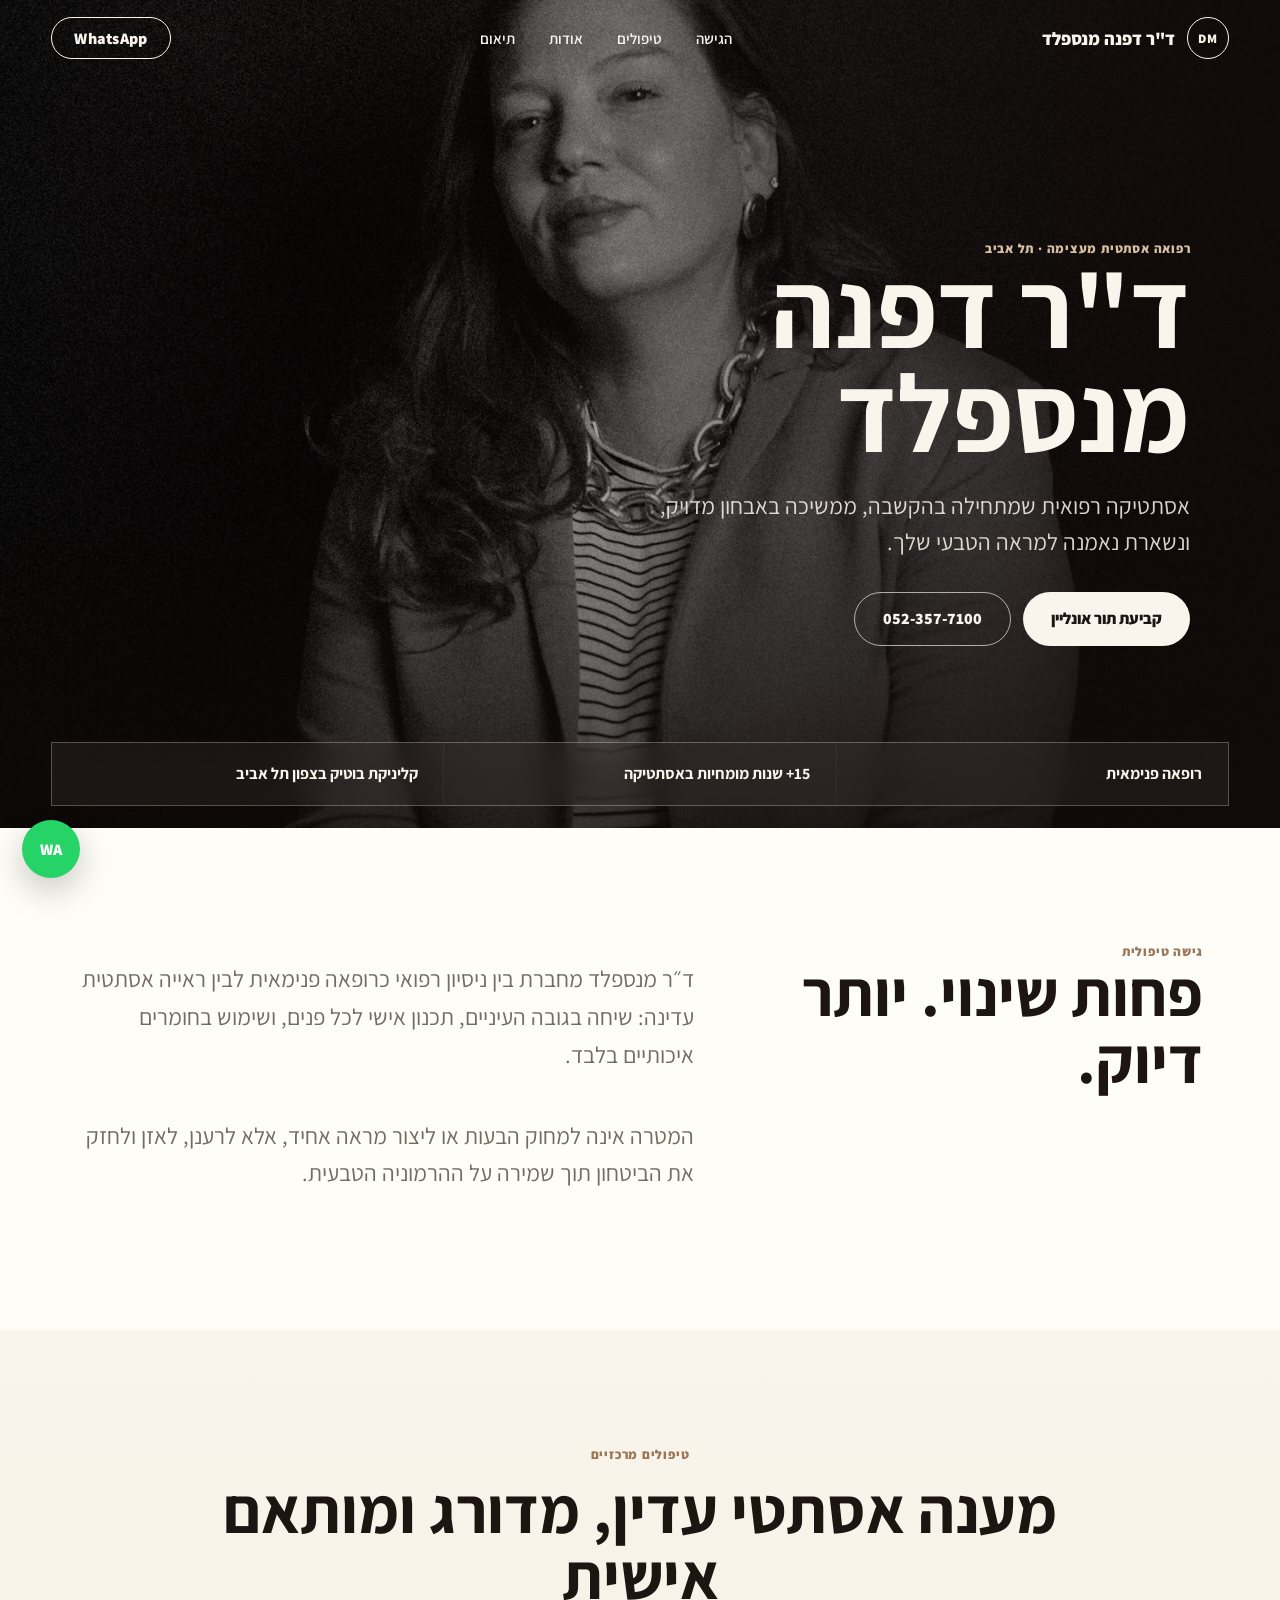
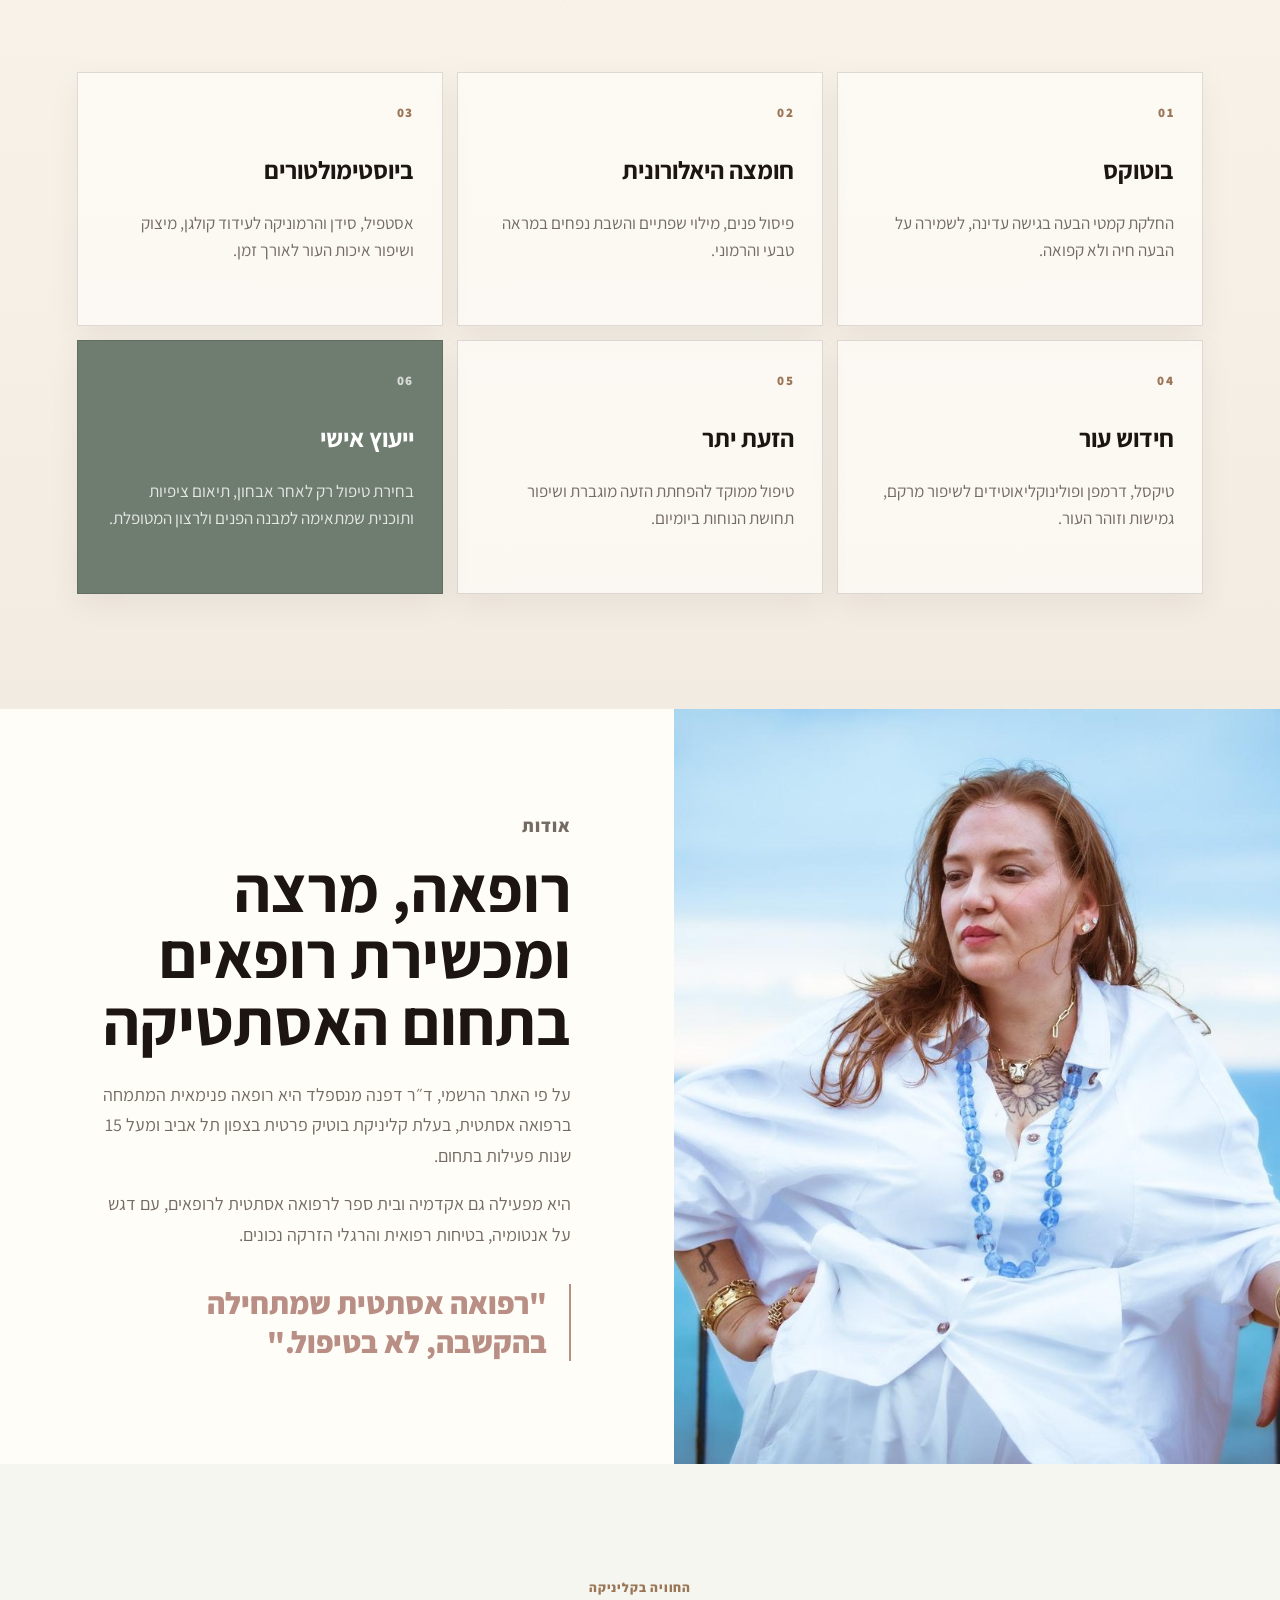
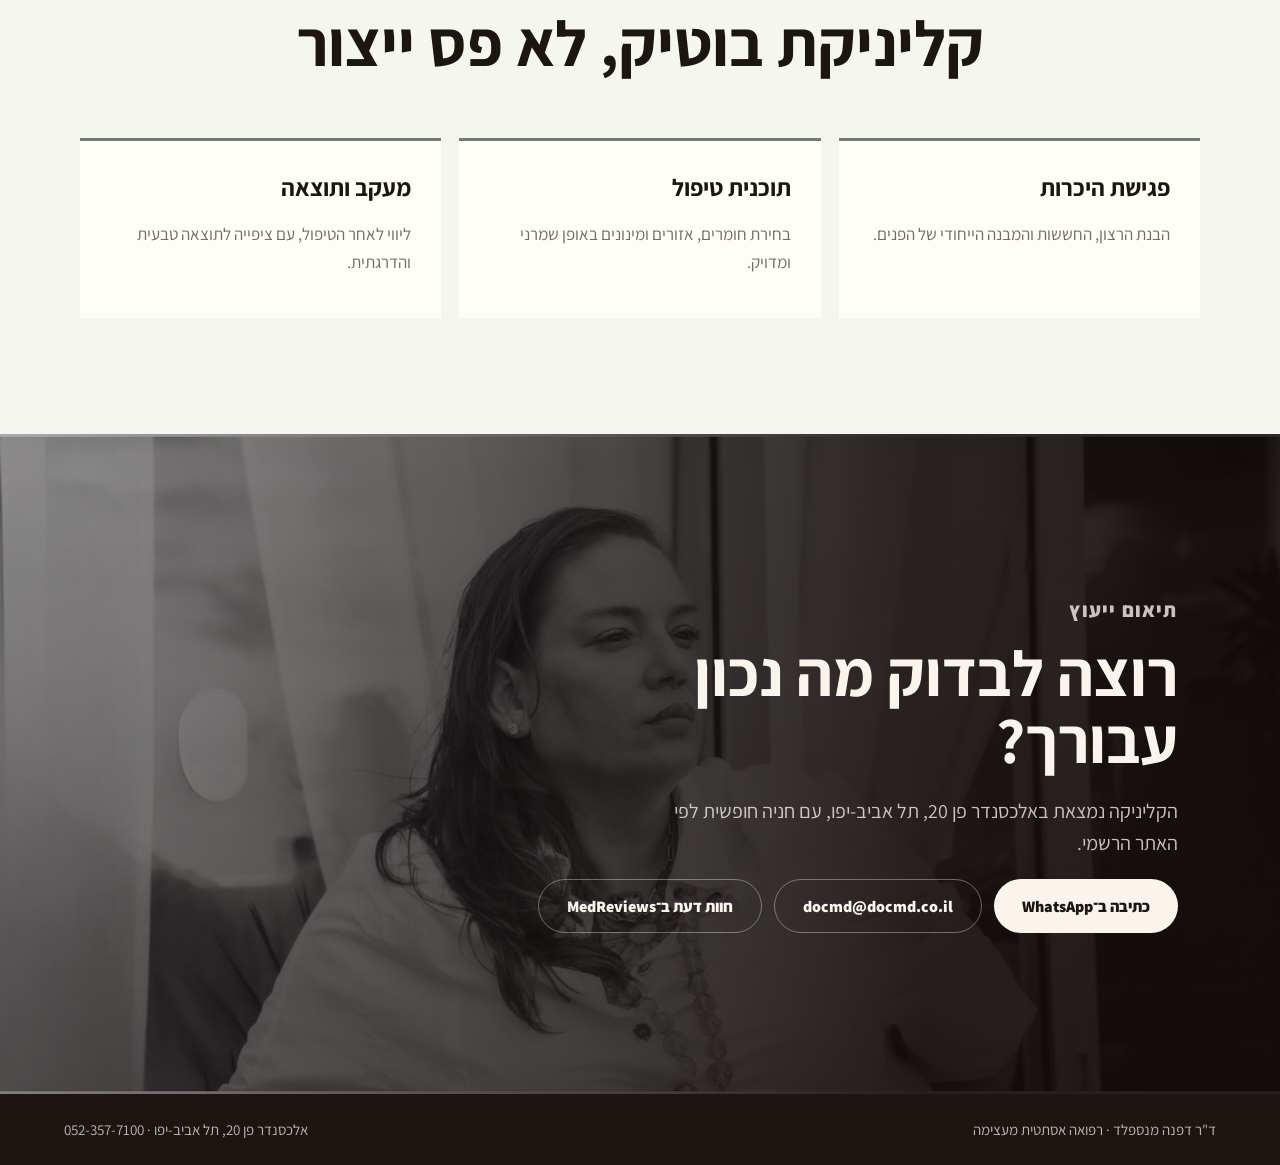
==== dafna/index.html @ ea6a1478 "Add Dafna Mansfeld landing page" ====
<!doctype html>
<html lang="he" dir="rtl">
<head>
  <meta charset="utf-8">
  <meta name="viewport" content="width=device-width, initial-scale=1">
  <title>ד"ר דפנה מנספלד | רפואה אסתטית בתל אביב</title>
  <meta name="description" content="עמוד נחיתה לד״ר דפנה מנספלד: רפואה אסתטית מעצימה בתל אביב, בוטוקס, חומצה היאלורונית, ביוסטימולטורים וטיפולי חידוש עור בגישה טבעית ומדויקת.">
  <meta property="og:title" content="ד״ר דפנה מנספלד | רפואה אסתטית מעצימה">
  <meta property="og:description" content="ייעוץ אישי וטיפולי אסתטיקה רפואית בקליניקת בוטיק בצפון תל אביב.">
  <meta property="og:image" content="assets/images/hero.jpg">
  <link rel="preconnect" href="https://fonts.googleapis.com">
  <link rel="preconnect" href="https://fonts.gstatic.com" crossorigin>
  <link href="https://fonts.googleapis.com/css2?family=Assistant:wght@300;400;500;600;700;800&display=swap" rel="stylesheet">
  <link rel="stylesheet" href="styles.css">
</head>
<body>
  <header class="site-header" data-header>
    <a class="brand" href="#top" aria-label="דף הבית">
      <span class="brand-mark">DM</span>
      <span>ד"ר דפנה מנספלד</span>
    </a>
    <nav class="nav" aria-label="ניווט ראשי">
      <a href="#approach">הגישה</a>
      <a href="#treatments">טיפולים</a>
      <a href="#doctor">אודות</a>
      <a href="#contact">תיאום</a>
    </nav>
    <a class="header-cta" href="https://wa.me/972523577100" target="_blank" rel="noopener">WhatsApp</a>
  </header>

  <main id="top">
    <section class="hero" aria-label="ד״ר דפנה מנספלד">
      <picture>
        <img src="assets/images/hero.jpg" alt="ד״ר דפנה מנספלד" fetchpriority="high">
      </picture>
      <div class="hero-shade"></div>
      <div class="hero-content">
        <p class="eyebrow">רפואה אסתטית מעצימה · תל אביב</p>
        <h1>ד"ר דפנה מנספלד</h1>
        <p class="hero-line">אסתטיקה רפואית שמתחילה בהקשבה, ממשיכה באבחון מדויק, ונשארת נאמנה למראה הטבעי שלך.</p>
        <div class="hero-actions">
          <a class="btn primary" href="https://www.bizigo.co.il/book/doc-daphna-mansfeld" target="_blank" rel="noopener">קביעת תור אונליין</a>
          <a class="btn secondary" href="tel:+972523577100">052-357-7100</a>
        </div>
      </div>
      <div class="hero-strip" aria-label="עיקרי הקליניקה">
        <span>רופאה פנימאית</span>
        <span>15+ שנות מומחיות באסתטיקה</span>
        <span>קליניקת בוטיק בצפון תל אביב</span>
      </div>
    </section>

    <section id="approach" class="approach section">
      <div class="section-kicker">גישה טיפולית</div>
      <div class="split">
        <div>
          <h2>פחות שינוי. יותר דיוק.</h2>
        </div>
        <div class="lead-stack">
          <p>ד״ר מנספלד מחברת בין ניסיון רפואי כרופאה פנימאית לבין ראייה אסתטית עדינה: שיחה בגובה העיניים, תכנון אישי לכל פנים, ושימוש בחומרים איכותיים בלבד.</p>
          <p>המטרה אינה למחוק הבעות או ליצור מראה אחיד, אלא לרענן, לאזן ולחזק את הביטחון תוך שמירה על ההרמוניה הטבעית.</p>
        </div>
      </div>
    </section>

    <section id="treatments" class="section treatments">
      <div class="section-head">
        <p class="section-kicker">טיפולים מרכזיים</p>
        <h2>מענה אסתטי עדין, מדורג ומותאם אישית</h2>
      </div>
      <div class="treatment-grid">
        <article>
          <span>01</span>
          <h3>בוטוקס</h3>
          <p>החלקת קמטי הבעה בגישה עדינה, לשמירה על הבעה חיה ולא קפואה.</p>
        </article>
        <article>
          <span>02</span>
          <h3>חומצה היאלורונית</h3>
          <p>פיסול פנים, מילוי שפתיים והשבת נפחים במראה טבעי והרמוני.</p>
        </article>
        <article>
          <span>03</span>
          <h3>ביוסטימולטורים</h3>
          <p>אסטפיל, סידן והרמוניקה לעידוד קולגן, מיצוק ושיפור איכות העור לאורך זמן.</p>
        </article>
        <article>
          <span>04</span>
          <h3>חידוש עור</h3>
          <p>טיקסל, דרמפן ופולינוקליאוטידים לשיפור מרקם, גמישות וזוהר העור.</p>
        </article>
        <article>
          <span>05</span>
          <h3>הזעת יתר</h3>
          <p>טיפול ממוקד להפחתת הזעה מוגברת ושיפור תחושת הנוחות ביומיום.</p>
        </article>
        <article class="accent">
          <span>06</span>
          <h3>ייעוץ אישי</h3>
          <p>בחירת טיפול רק לאחר אבחון, תיאום ציפיות ותוכנית שמתאימה למבנה הפנים ולרצון המטופלת.</p>
        </article>
      </div>
    </section>

    <section id="doctor" class="doctor">
      <div class="doctor-image">
        <img src="assets/images/daphna.jpg" alt="ד״ר דפנה מנספלד בקליניקה" loading="lazy">
      </div>
      <div class="doctor-copy">
        <p class="section-kicker">אודות</p>
        <h2>רופאה, מרצה ומכשירת רופאים בתחום האסתטיקה</h2>
        <p>על פי האתר הרשמי, ד״ר דפנה מנספלד היא רופאה פנימאית המתמחה ברפואה אסתטית, בעלת קליניקת בוטיק פרטית בצפון תל אביב ומעל 15 שנות פעילות בתחום.</p>
        <p>היא מפעילה גם אקדמיה ובית ספר לרפואה אסתטית לרופאים, עם דגש על אנטומיה, בטיחות רפואית והרגלי הזרקה נכונים.</p>
        <div class="quote">"רפואה אסתטית שמתחילה בהקשבה, לא בטיפול."</div>
      </div>
    </section>

    <section class="experience section">
      <div class="section-head compact">
        <p class="section-kicker">החוויה בקליניקה</p>
        <h2>קליניקת בוטיק, לא פס ייצור</h2>
      </div>
      <div class="steps" aria-label="תהליך הייעוץ והטיפול">
        <div>
          <strong>פגישת היכרות</strong>
          <span>הבנת הרצון, החששות והמבנה הייחודי של הפנים.</span>
        </div>
        <div>
          <strong>תוכנית טיפול</strong>
          <span>בחירת חומרים, אזורים ומינונים באופן שמרני ומדויק.</span>
        </div>
        <div>
          <strong>מעקב ותוצאה</strong>
          <span>ליווי לאחר הטיפול, עם ציפייה לתוצאה טבעית והדרגתית.</span>
        </div>
      </div>
    </section>

    <section id="contact" class="contact">
      <img src="assets/images/belief.jpg" alt="" loading="lazy">
      <div class="contact-shade"></div>
      <div class="contact-content">
        <p class="section-kicker">תיאום ייעוץ</p>
        <h2>רוצה לבדוק מה נכון עבורך?</h2>
        <p>הקליניקה נמצאת באלכסנדר פן 20, תל אביב-יפו, עם חניה חופשית לפי האתר הרשמי.</p>
        <div class="contact-actions">
          <a class="btn primary" href="https://wa.me/972523577100" target="_blank" rel="noopener">כתיבה ב־WhatsApp</a>
          <a class="btn secondary light" href="mailto:docmd@docmd.co.il">docmd@docmd.co.il</a>
          <a class="btn secondary light" href="https://www.medreviews.co.il/provider/dr-mansfeld-daphna" target="_blank" rel="noopener">חוות דעת ב־MedReviews</a>
        </div>
      </div>
    </section>
  </main>

  <footer>
    <span>ד"ר דפנה מנספלד · רפואה אסתטית מעצימה</span>
    <span>אלכסנדר פן 20, תל אביב-יפו · 052-357-7100</span>
  </footer>

  <a class="float-wa" href="https://wa.me/972523577100" target="_blank" rel="noopener" aria-label="WhatsApp">WA</a>
  <script src="script.js"></script>
</body>
</html>
---- dafna/styles.css ----
:root {
  --ink: #1c1512;
  --deep: #100a08;
  --cream: #faf5ec;
  --paper: #fffdf8;
  --champagne: #d8bfa1;
  --bronze: #9b7758;
  --sage: #6f7d70;
  --rose: #b98f85;
  --muted: #746b63;
  --line: rgba(28, 21, 18, .14);
  --shadow: 0 24px 70px rgba(28, 21, 18, .16);
  --font: "Assistant", -apple-system, BlinkMacSystemFont, "Segoe UI", sans-serif;
}

* {
  box-sizing: border-box;
}

html {
  scroll-behavior: smooth;
}

body {
  margin: 0;
  background: var(--paper);
  color: var(--ink);
  font-family: var(--font);
  -webkit-font-smoothing: antialiased;
}

img {
  display: block;
  max-width: 100%;
}

a {
  color: inherit;
}

.site-header {
  position: fixed;
  top: 0;
  inset-inline: 0;
  z-index: 20;
  display: flex;
  align-items: center;
  justify-content: space-between;
  gap: 22px;
  min-height: 76px;
  padding: 0 clamp(18px, 4vw, 64px);
  color: var(--cream);
  transition: background .28s ease, color .28s ease, border-color .28s ease;
}

.site-header.is-solid {
  background: rgba(250, 245, 236, .88);
  color: var(--ink);
  border-bottom: 1px solid rgba(155, 119, 88, .18);
  backdrop-filter: blur(18px);
}

.brand,
.nav,
.header-cta {
  display: flex;
  align-items: center;
}

.brand {
  gap: 12px;
  text-decoration: none;
  font-weight: 800;
  font-size: 18px;
}

.brand-mark {
  display: grid;
  place-items: center;
  width: 42px;
  height: 42px;
  border: 1px solid currentColor;
  border-radius: 50%;
  font-size: 13px;
  letter-spacing: .08em;
  direction: ltr;
}

.nav {
  gap: clamp(16px, 3vw, 34px);
  font-size: 15px;
  font-weight: 600;
}

.nav a,
.header-cta {
  text-decoration: none;
}

.header-cta {
  min-height: 42px;
  padding: 0 22px;
  border: 1px solid currentColor;
  border-radius: 999px;
  font-weight: 800;
  letter-spacing: .02em;
  direction: ltr;
}

.hero {
  position: relative;
  min-height: 92svh;
  display: grid;
  align-items: center;
  overflow: hidden;
  background: var(--deep);
}

.hero picture,
.hero img,
.hero-shade {
  position: absolute;
  inset: 0;
  width: 100%;
  height: 100%;
}

.hero img {
  object-fit: cover;
  object-position: 52% 18%;
  transform: scale(1.02);
}

.hero-shade {
  background:
    linear-gradient(90deg, rgba(16, 10, 8, .04) 0%, rgba(16, 10, 8, .28) 42%, rgba(16, 10, 8, .86) 100%),
    linear-gradient(0deg, rgba(16, 10, 8, .68) 0%, rgba(16, 10, 8, .08) 38%);
}

.hero-content {
  position: relative;
  z-index: 2;
  width: min(680px, 48vw);
  margin-inline: clamp(24px, 7vw, 110px);
  padding-top: 58px;
  color: var(--cream);
}

.eyebrow,
.section-kicker {
  margin: 0;
  color: var(--bronze);
  font-size: 13px;
  font-weight: 800;
  letter-spacing: .06em;
}

.hero .eyebrow {
  color: var(--champagne);
}

h1,
h2,
h3,
p {
  margin-top: 0;
}

h1 {
  margin-bottom: 24px;
  font-size: clamp(58px, 8.6vw, 126px);
  line-height: .94;
  letter-spacing: 0;
}

h2 {
  margin-bottom: 0;
  font-size: clamp(36px, 5vw, 68px);
  line-height: 1.04;
  letter-spacing: 0;
}

h3 {
  font-size: 25px;
  line-height: 1.2;
}

.hero-line {
  max-width: 560px;
  margin-bottom: 32px;
  color: rgba(250, 245, 236, .86);
  font-size: clamp(19px, 1.8vw, 25px);
  line-height: 1.56;
}

.hero-actions,
.contact-actions {
  display: flex;
  flex-wrap: wrap;
  gap: 12px;
}

.btn {
  display: inline-flex;
  align-items: center;
  justify-content: center;
  min-height: 54px;
  padding: 0 28px;
  border-radius: 999px;
  text-decoration: none;
  font-weight: 800;
  transition: transform .22s ease, background .22s ease, border-color .22s ease;
}

.btn:hover {
  transform: translateY(-2px);
}

.primary {
  background: var(--cream);
  color: var(--ink);
}

.secondary {
  border: 1px solid rgba(250, 245, 236, .66);
  color: var(--cream);
}

.secondary.light {
  border-color: rgba(250, 245, 236, .36);
}

.hero-strip {
  position: absolute;
  inset-inline: clamp(18px, 4vw, 64px);
  bottom: 22px;
  z-index: 3;
  display: grid;
  grid-template-columns: repeat(3, 1fr);
  gap: 1px;
  overflow: hidden;
  border: 1px solid rgba(250, 245, 236, .25);
  color: var(--cream);
  background: rgba(250, 245, 236, .08);
  backdrop-filter: blur(14px);
}

.hero-strip span {
  padding: 20px clamp(14px, 2vw, 28px);
  background: rgba(16, 10, 8, .25);
  font-weight: 700;
  line-height: 1.35;
}

.section {
  padding: clamp(72px, 9vw, 132px) clamp(22px, 6vw, 110px);
}

.split {
  display: grid;
  grid-template-columns: minmax(260px, 420px) minmax(0, 1fr);
  gap: clamp(34px, 7vw, 110px);
  align-items: start;
  max-width: 1240px;
  margin-inline: auto;
}

.lead-stack {
  display: grid;
  gap: 20px;
  color: var(--muted);
  font-size: clamp(19px, 1.8vw, 24px);
  line-height: 1.64;
}

.section-head {
  max-width: 900px;
  margin: 0 auto clamp(34px, 5vw, 62px);
  text-align: center;
}

.section-head h2 {
  margin-top: 14px;
}

.treatments {
  background: linear-gradient(180deg, var(--cream), #f2ebe1);
}

.treatment-grid {
  display: grid;
  grid-template-columns: repeat(3, minmax(0, 1fr));
  gap: 14px;
  max-width: 1180px;
  margin-inline: auto;
}

.treatment-grid article {
  min-height: 254px;
  padding: 28px;
  border: 1px solid var(--line);
  background: rgba(255, 253, 248, .72);
  box-shadow: 0 10px 30px rgba(28, 21, 18, .06);
}

.treatment-grid article.accent {
  background: var(--sage);
  color: white;
}

.treatment-grid span {
  display: inline-block;
  margin-bottom: 34px;
  color: var(--bronze);
  font-size: 13px;
  font-weight: 800;
  letter-spacing: .12em;
  direction: ltr;
}

.treatment-grid .accent span {
  color: rgba(255, 255, 255, .72);
}

.treatment-grid p {
  color: var(--muted);
  font-size: 17px;
  line-height: 1.58;
}

.treatment-grid .accent p {
  color: rgba(255, 255, 255, .82);
}

.doctor {
  display: grid;
  grid-template-columns: minmax(300px, .9fr) minmax(0, 1fr);
  min-height: 720px;
  background: var(--paper);
}

.doctor-image {
  position: relative;
  min-height: 520px;
}

.doctor-image img {
  position: absolute;
  inset: 0;
  width: 100%;
  height: 100%;
  object-fit: cover;
  object-position: 50% 16%;
}

.doctor-copy {
  align-self: center;
  padding: clamp(50px, 8vw, 120px);
}

.doctor-copy p {
  max-width: 640px;
  color: var(--muted);
  font-size: 18px;
  line-height: 1.7;
}

.doctor-copy h2 {
  margin: 14px 0 24px;
}

.quote {
  margin-top: 34px;
  padding-inline-start: 22px;
  border-inline-start: 2px solid var(--rose);
  color: var(--rose);
  font-size: clamp(22px, 2.4vw, 34px);
  font-weight: 800;
  line-height: 1.25;
}

.experience {
  background: #f5f6f0;
}

.compact {
  max-width: 760px;
}

.steps {
  display: grid;
  grid-template-columns: repeat(3, 1fr);
  gap: 18px;
  max-width: 1120px;
  margin-inline: auto;
}

.steps div {
  min-height: 180px;
  padding: 30px;
  border-top: 3px solid var(--sage);
  background: var(--paper);
}

.steps strong,
.steps span {
  display: block;
}

.steps strong {
  margin-bottom: 18px;
  font-size: 24px;
}

.steps span {
  color: var(--muted);
  font-size: 17px;
  line-height: 1.62;
}

.contact {
  position: relative;
  min-height: 660px;
  display: grid;
  align-items: center;
  overflow: hidden;
  color: var(--cream);
  background: var(--deep);
}

.contact img,
.contact-shade {
  position: absolute;
  inset: 0;
  width: 100%;
  height: 100%;
}

.contact img {
  object-fit: cover;
  object-position: 78% 50%;
}

.contact-shade {
  background:
    linear-gradient(90deg, rgba(16, 10, 8, .18), rgba(16, 10, 8, .84) 72%),
    linear-gradient(0deg, rgba(16, 10, 8, .42), rgba(16, 10, 8, .2));
}

.contact-content {
  position: relative;
  z-index: 2;
  width: min(660px, 90vw);
  margin-inline: clamp(24px, 8vw, 124px);
}

.contact-content h2 {
  margin: 14px 0 22px;
}

.contact-content p {
  max-width: 520px;
  color: rgba(250, 245, 236, .78);
  font-size: 20px;
  line-height: 1.6;
}

footer {
  display: flex;
  justify-content: space-between;
  gap: 18px;
  padding: 26px clamp(22px, 5vw, 80px);
  background: var(--ink);
  color: rgba(250, 245, 236, .72);
  font-size: 15px;
}

.float-wa {
  position: fixed;
  left: 22px;
  bottom: 22px;
  z-index: 19;
  display: grid;
  place-items: center;
  width: 58px;
  height: 58px;
  border-radius: 50%;
  background: #25d366;
  color: white;
  text-decoration: none;
  font-weight: 900;
  direction: ltr;
  box-shadow: 0 12px 34px rgba(0, 0, 0, .22);
}

@media (max-width: 920px) {
  .nav {
    display: none;
  }

  .hero {
    min-height: 820px;
    align-items: end;
  }

  .hero img {
    object-position: 48% 10%;
  }

  .hero-shade {
    background:
      linear-gradient(0deg, rgba(16, 10, 8, .92) 0%, rgba(16, 10, 8, .58) 48%, rgba(16, 10, 8, .12) 100%);
  }

  .hero-content {
    width: auto;
    margin-inline: 22px;
    padding: 0 0 176px;
  }

  h1 {
    font-size: clamp(54px, 15vw, 76px);
  }

  .hero-strip {
    grid-template-columns: 1fr;
  }

  .hero-strip span {
    padding: 13px 18px;
  }

  .split,
  .doctor,
  .steps {
    grid-template-columns: 1fr;
  }

  .treatment-grid {
    grid-template-columns: repeat(2, minmax(0, 1fr));
  }

  .doctor {
    min-height: 0;
  }
}

@media (max-width: 620px) {
  .site-header {
    min-height: 66px;
    padding-inline: 14px;
  }

  .brand span:last-child {
    font-size: 15px;
  }

  .brand-mark {
    width: 36px;
    height: 36px;
    font-size: 11px;
  }

  .header-cta {
    min-height: 38px;
    padding-inline: 14px;
    font-size: 13px;
  }

  .hero-actions,
  .contact-actions {
    flex-direction: column;
  }

  .btn {
    width: 100%;
  }

  .treatment-grid {
    grid-template-columns: 1fr;
  }

  .treatment-grid article {
    min-height: 0;
  }

  .doctor-copy {
    padding: 44px 22px;
  }

  .contact {
    min-height: 720px;
  }

  footer {
    flex-direction: column;
    padding-bottom: 96px;
  }
}
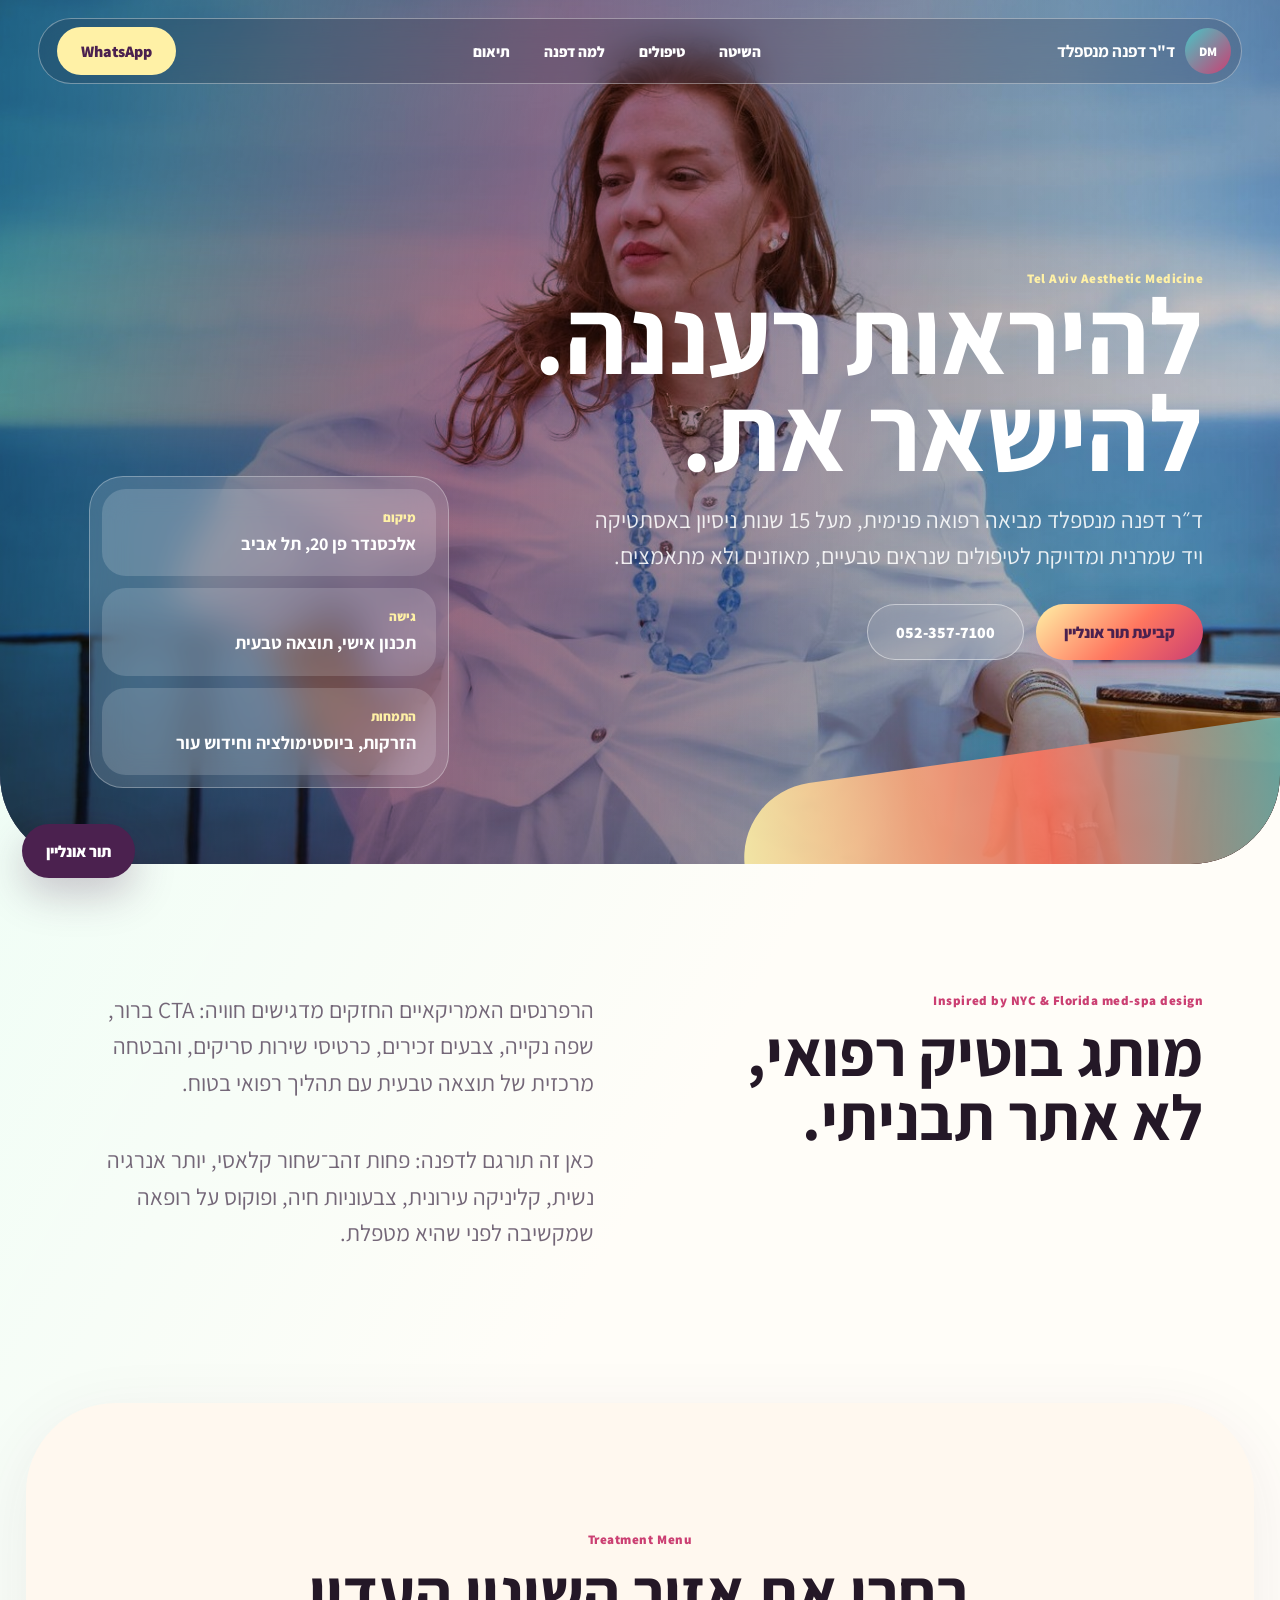
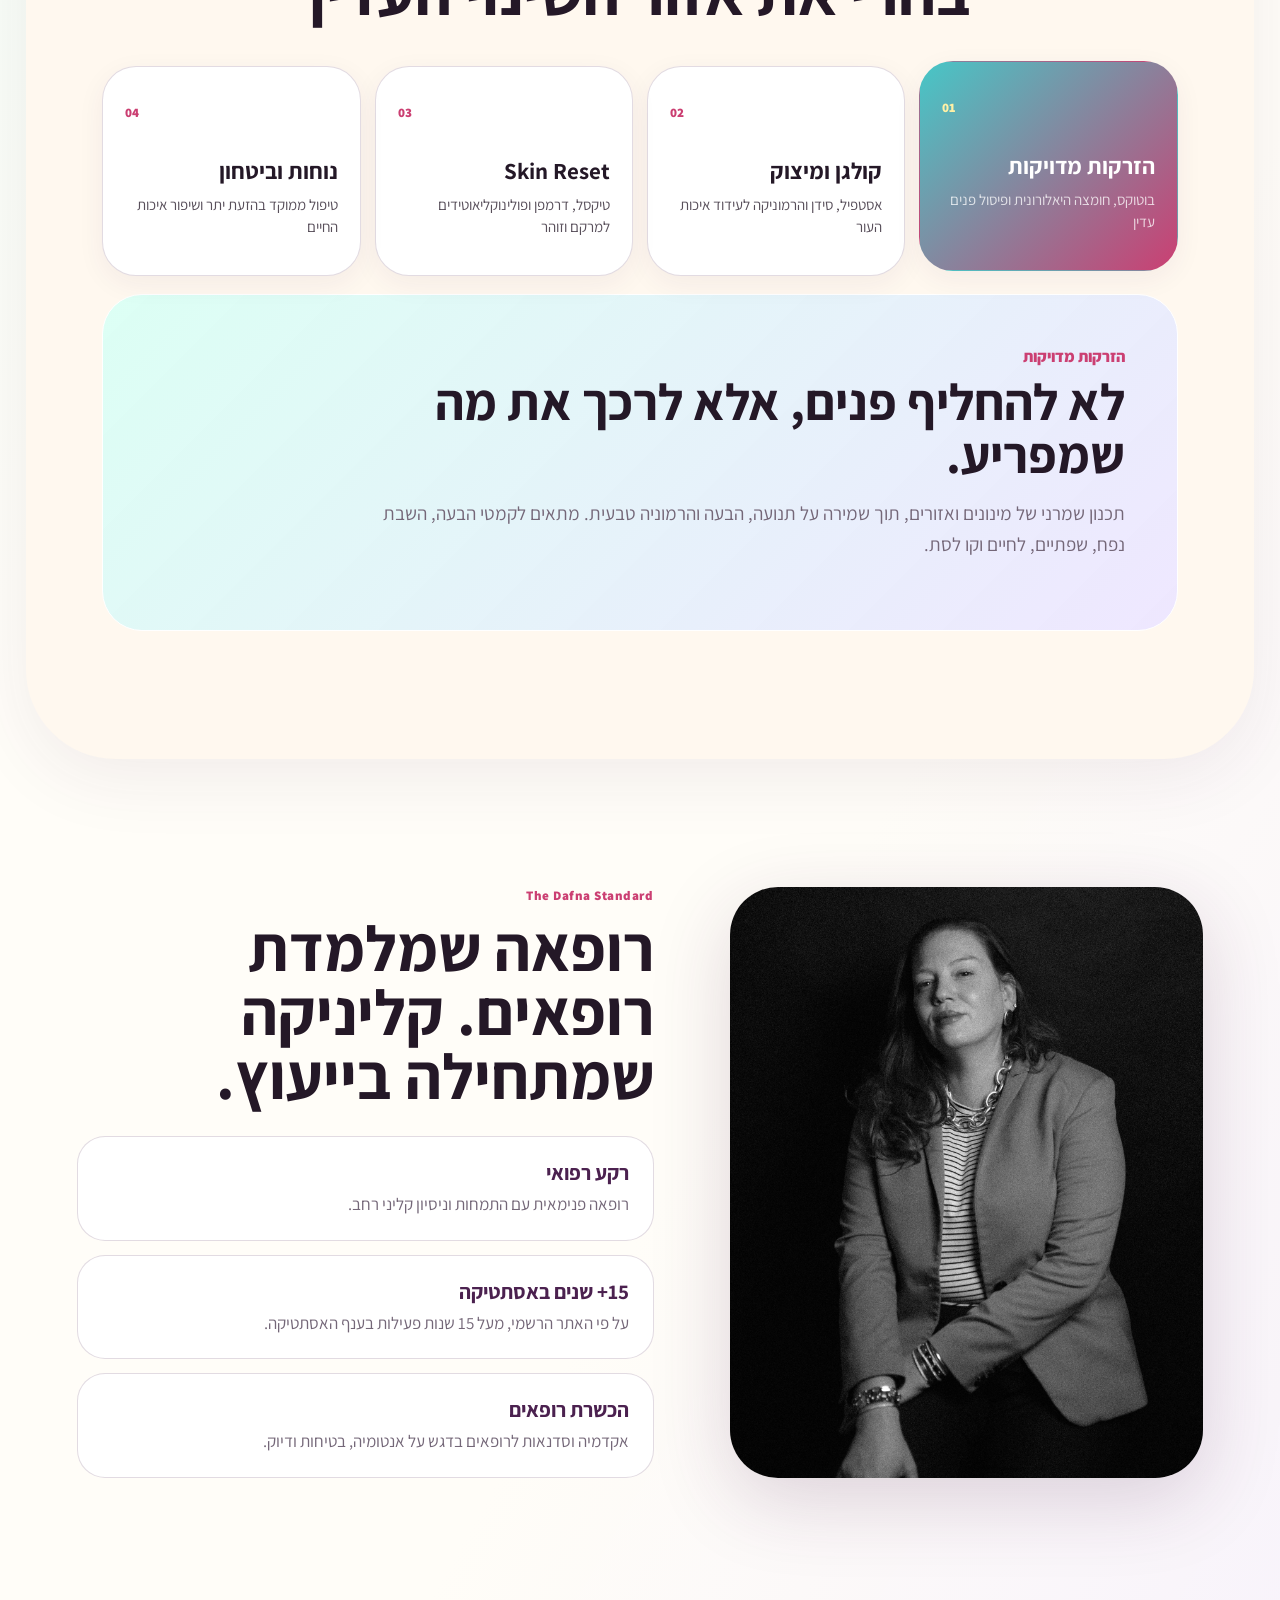
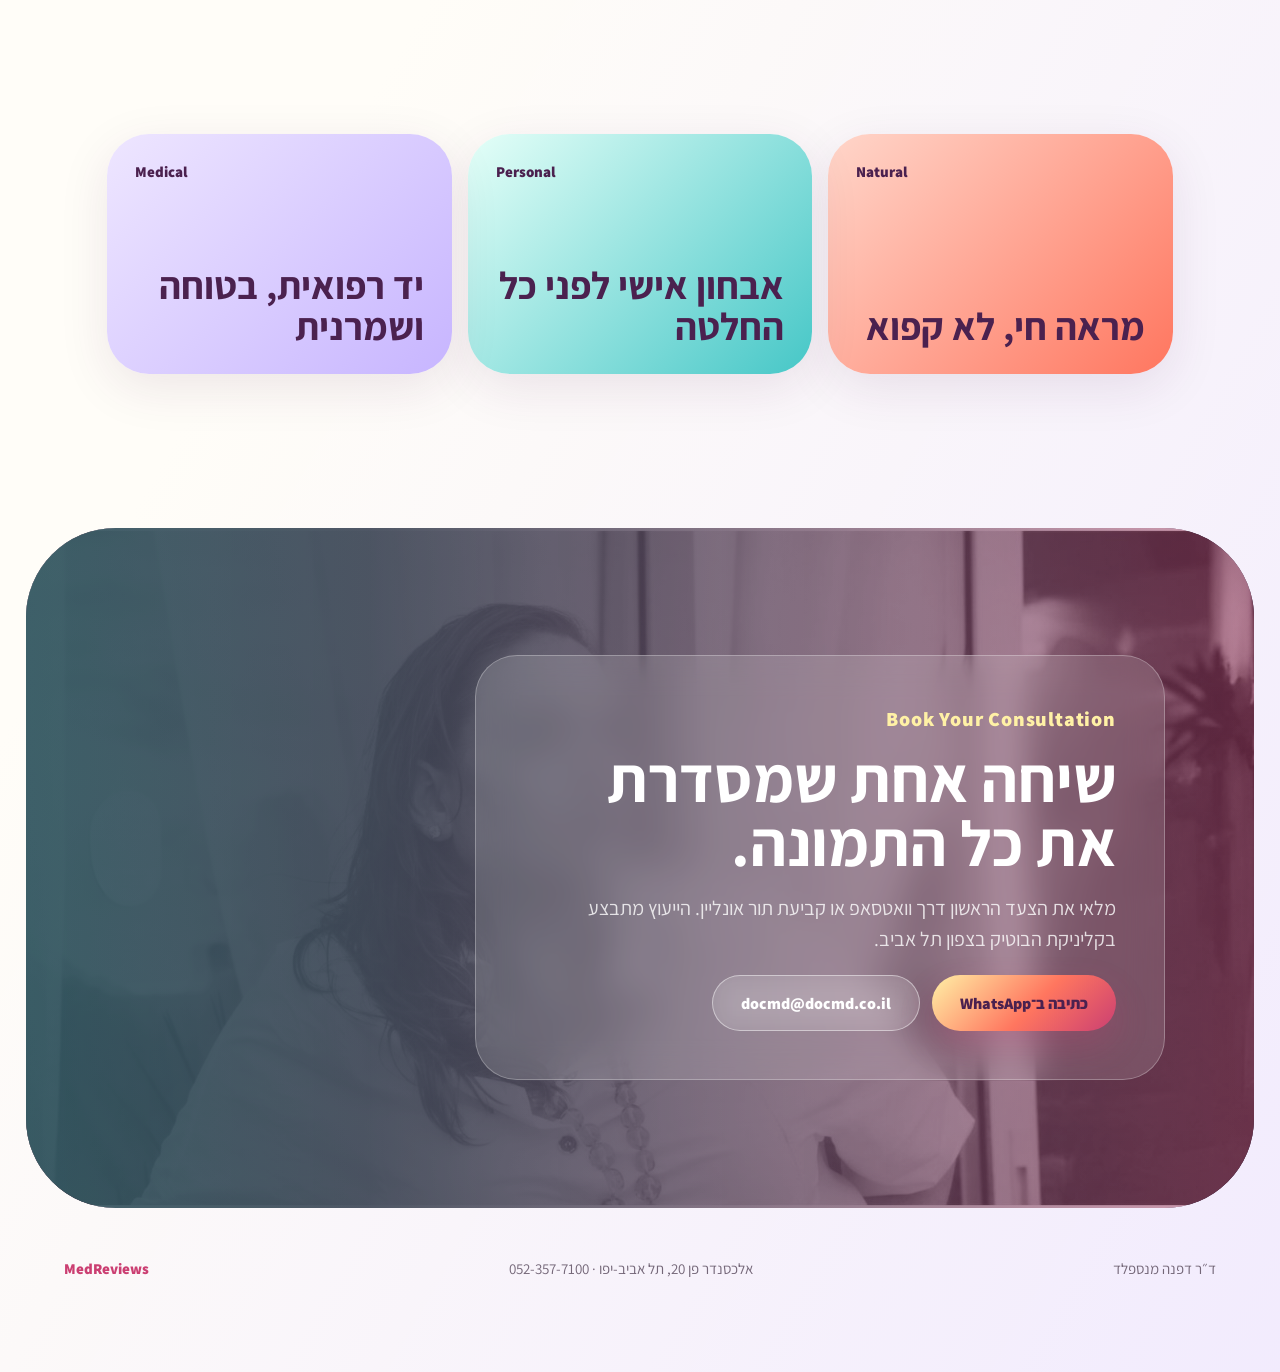
==== commit 78ca95d6: "Redesign Dafna landing page" ====
--- a/dafna/index.html
+++ b/dafna/index.html
@@ -3,161 +3,168 @@
 <head>
   <meta charset="utf-8">
   <meta name="viewport" content="width=device-width, initial-scale=1">
-  <title>ד"ר דפנה מנספלד | רפואה אסתטית בתל אביב</title>
-  <meta name="description" content="עמוד נחיתה לד״ר דפנה מנספלד: רפואה אסתטית מעצימה בתל אביב, בוטוקס, חומצה היאלורונית, ביוסטימולטורים וטיפולי חידוש עור בגישה טבעית ומדויקת.">
+  <title>ד"ר דפנה מנספלד | Aesthetic Medicine Tel Aviv</title>
+  <meta name="description" content="עמוד נחיתה מודרני לד״ר דפנה מנספלד: רפואה אסתטית מעצימה בתל אביב, בוטוקס, חומצה היאלורונית, ביוסטימולטורים וחידוש עור בגישה טבעית ומדויקת.">
   <meta property="og:title" content="ד״ר דפנה מנספלד | רפואה אסתטית מעצימה">
   <meta property="og:description" content="ייעוץ אישי וטיפולי אסתטיקה רפואית בקליניקת בוטיק בצפון תל אביב.">
-  <meta property="og:image" content="assets/images/hero.jpg">
+  <meta property="og:image" content="assets/images/daphna.jpg">
   <link rel="preconnect" href="https://fonts.googleapis.com">
   <link rel="preconnect" href="https://fonts.gstatic.com" crossorigin>
   <link href="https://fonts.googleapis.com/css2?family=Assistant:wght@300;400;500;600;700;800&display=swap" rel="stylesheet">
   <link rel="stylesheet" href="styles.css">
 </head>
 <body>
-  <header class="site-header" data-header>
-    <a class="brand" href="#top" aria-label="דף הבית">
-      <span class="brand-mark">DM</span>
-      <span>ד"ר דפנה מנספלד</span>
+  <header class="topbar" data-header>
+    <a class="logo" href="#top" aria-label="דף הבית">
+      <span>DM</span>
+      <strong>ד"ר דפנה מנספלד</strong>
     </a>
     <nav class="nav" aria-label="ניווט ראשי">
-      <a href="#approach">הגישה</a>
+      <a href="#method">השיטה</a>
       <a href="#treatments">טיפולים</a>
-      <a href="#doctor">אודות</a>
+      <a href="#proof">למה דפנה</a>
       <a href="#contact">תיאום</a>
     </nav>
-    <a class="header-cta" href="https://wa.me/972523577100" target="_blank" rel="noopener">WhatsApp</a>
+    <a class="top-action" href="https://wa.me/972523577100" target="_blank" rel="noopener">WhatsApp</a>
   </header>
 
   <main id="top">
-    <section class="hero" aria-label="ד״ר דפנה מנספלד">
-      <picture>
-        <img src="assets/images/hero.jpg" alt="ד״ר דפנה מנספלד" fetchpriority="high">
-      </picture>
-      <div class="hero-shade"></div>
-      <div class="hero-content">
-        <p class="eyebrow">רפואה אסתטית מעצימה · תל אביב</p>
-        <h1>ד"ר דפנה מנספלד</h1>
-        <p class="hero-line">אסתטיקה רפואית שמתחילה בהקשבה, ממשיכה באבחון מדויק, ונשארת נאמנה למראה הטבעי שלך.</p>
-        <div class="hero-actions">
-          <a class="btn primary" href="https://www.bizigo.co.il/book/doc-daphna-mansfeld" target="_blank" rel="noopener">קביעת תור אונליין</a>
-          <a class="btn secondary" href="tel:+972523577100">052-357-7100</a>
+    <section class="hero">
+      <img class="hero-photo" src="assets/images/daphna.jpg" alt="ד״ר דפנה מנספלד" fetchpriority="high">
+      <div class="hero-wash"></div>
+      <div class="hero-grid">
+        <div class="hero-copy">
+          <p class="micro">Tel Aviv Aesthetic Medicine</p>
+          <h1>להיראות רעננה. להישאר את.</h1>
+          <p class="hero-text">ד״ר דפנה מנספלד מביאה רפואה פנימית, מעל 15 שנות ניסיון באסתטיקה ויד שמרנית ומדויקת לטיפולים שנראים טבעיים, מאוזנים ולא מתאמצים.</p>
+          <div class="actions">
+            <a class="btn hot" href="https://www.bizigo.co.il/book/doc-daphna-mansfeld" target="_blank" rel="noopener">קביעת תור אונליין</a>
+            <a class="btn glass" href="tel:+972523577100">052-357-7100</a>
+          </div>
         </div>
-      </div>
-      <div class="hero-strip" aria-label="עיקרי הקליניקה">
-        <span>רופאה פנימאית</span>
-        <span>15+ שנות מומחיות באסתטיקה</span>
-        <span>קליניקת בוטיק בצפון תל אביב</span>
+        <aside class="quick-panel" aria-label="פרטי הקליניקה">
+          <div>
+            <span>מיקום</span>
+            <strong>אלכסנדר פן 20, תל אביב</strong>
+          </div>
+          <div>
+            <span>גישה</span>
+            <strong>תכנון אישי, תוצאה טבעית</strong>
+          </div>
+          <div>
+            <span>התמחות</span>
+            <strong>הזרקות, ביוסטימולציה וחידוש עור</strong>
+          </div>
+        </aside>
       </div>
     </section>
 
-    <section id="approach" class="approach section">
-      <div class="section-kicker">גישה טיפולית</div>
-      <div class="split">
-        <div>
-          <h2>פחות שינוי. יותר דיוק.</h2>
-        </div>
-        <div class="lead-stack">
-          <p>ד״ר מנספלד מחברת בין ניסיון רפואי כרופאה פנימאית לבין ראייה אסתטית עדינה: שיחה בגובה העיניים, תכנון אישי לכל פנים, ושימוש בחומרים איכותיים בלבד.</p>
-          <p>המטרה אינה למחוק הבעות או ליצור מראה אחיד, אלא לרענן, לאזן ולחזק את הביטחון תוך שמירה על ההרמוניה הטבעית.</p>
+    <section id="method" class="section intro">
+      <div class="intro-title">
+        <p class="kicker">Inspired by NYC & Florida med-spa design</p>
+        <h2>מותג בוטיק רפואי, לא אתר תבניתי.</h2>
+      </div>
+      <div class="intro-copy">
+        <p>הרפרנסים האמריקאיים החזקים מדגישים חוויה: CTA ברור, שפה נקייה, צבעים זכירים, כרטיסי שירות סריקים, והבטחה מרכזית של תוצאה טבעית עם תהליך רפואי בטוח.</p>
+        <p>כאן זה תורגם לדפנה: פחות זהב־שחור קלאסי, יותר אנרגיה נשית, קליניקה עירונית, צבעוניות חיה, ופוקוס על רופאה שמקשיבה לפני שהיא מטפלת.</p>
+      </div>
+    </section>
+
+    <section id="treatments" class="section menu-section">
+      <div class="section-heading">
+        <p class="kicker">Treatment Menu</p>
+        <h2>בחרי את אזור השינוי העדין</h2>
+      </div>
+      <div class="treatment-menu">
+        <button class="treatment active" type="button" data-treatment="injectables">
+          <span>01</span>
+          <strong>הזרקות מדויקות</strong>
+          <small>בוטוקס, חומצה היאלורונית ופיסול פנים עדין</small>
+        </button>
+        <button class="treatment" type="button" data-treatment="collagen">
+          <span>02</span>
+          <strong>קולגן ומיצוק</strong>
+          <small>אסטפיל, סידן והרמוניקה לעידוד איכות העור</small>
+        </button>
+        <button class="treatment" type="button" data-treatment="skin">
+          <span>03</span>
+          <strong>Skin Reset</strong>
+          <small>טיקסל, דרמפן ופולינוקליאוטידים למרקם וזוהר</small>
+        </button>
+        <button class="treatment" type="button" data-treatment="comfort">
+          <span>04</span>
+          <strong>נוחות וביטחון</strong>
+          <small>טיפול ממוקד בהזעת יתר ושיפור איכות החיים</small>
+        </button>
+      </div>
+      <div class="treatment-stage" data-treatment-stage>
+        <p class="stage-label">הזרקות מדויקות</p>
+        <h3>לא להחליף פנים, אלא לרכך את מה שמפריע.</h3>
+        <p>תכנון שמרני של מינונים ואזורים, תוך שמירה על תנועה, הבעה והרמוניה טבעית. מתאים לקמטי הבעה, השבת נפח, שפתיים, לחיים וקו לסת.</p>
+      </div>
+    </section>
+
+    <section id="proof" class="proof">
+      <div class="proof-photo">
+        <img src="assets/images/hero.jpg" alt="ד״ר דפנה מנספלד בקליניקה" loading="lazy">
+      </div>
+      <div class="proof-copy">
+        <p class="kicker">The Dafna Standard</p>
+        <h2>רופאה שמלמדת רופאים. קליניקה שמתחילה בייעוץ.</h2>
+        <div class="proof-list">
+          <div>
+            <strong>רקע רפואי</strong>
+            <span>רופאה פנימאית עם התמחות וניסיון קליני רחב.</span>
+          </div>
+          <div>
+            <strong>15+ שנים באסתטיקה</strong>
+            <span>על פי האתר הרשמי, מעל 15 שנות פעילות בענף האסתטיקה.</span>
+          </div>
+          <div>
+            <strong>הכשרת רופאים</strong>
+            <span>אקדמיה וסדנאות לרופאים בדגש על אנטומיה, בטיחות ודיוק.</span>
+          </div>
         </div>
       </div>
     </section>
 
-    <section id="treatments" class="section treatments">
-      <div class="section-head">
-        <p class="section-kicker">טיפולים מרכזיים</p>
-        <h2>מענה אסתטי עדין, מדורג ומותאם אישית</h2>
+    <section class="section vibe">
+      <div class="vibe-card coral">
+        <span>Natural</span>
+        <strong>מראה חי, לא קפוא</strong>
       </div>
-      <div class="treatment-grid">
-        <article>
-          <span>01</span>
-          <h3>בוטוקס</h3>
-          <p>החלקת קמטי הבעה בגישה עדינה, לשמירה על הבעה חיה ולא קפואה.</p>
-        </article>
-        <article>
-          <span>02</span>
-          <h3>חומצה היאלורונית</h3>
-          <p>פיסול פנים, מילוי שפתיים והשבת נפחים במראה טבעי והרמוני.</p>
-        </article>
-        <article>
-          <span>03</span>
-          <h3>ביוסטימולטורים</h3>
-          <p>אסטפיל, סידן והרמוניקה לעידוד קולגן, מיצוק ושיפור איכות העור לאורך זמן.</p>
-        </article>
-        <article>
-          <span>04</span>
-          <h3>חידוש עור</h3>
-          <p>טיקסל, דרמפן ופולינוקליאוטידים לשיפור מרקם, גמישות וזוהר העור.</p>
-        </article>
-        <article>
-          <span>05</span>
-          <h3>הזעת יתר</h3>
-          <p>טיפול ממוקד להפחתת הזעה מוגברת ושיפור תחושת הנוחות ביומיום.</p>
-        </article>
-        <article class="accent">
-          <span>06</span>
-          <h3>ייעוץ אישי</h3>
-          <p>בחירת טיפול רק לאחר אבחון, תיאום ציפיות ותוכנית שמתאימה למבנה הפנים ולרצון המטופלת.</p>
-        </article>
+      <div class="vibe-card mint">
+        <span>Personal</span>
+        <strong>אבחון אישי לפני כל החלטה</strong>
       </div>
-    </section>
-
-    <section id="doctor" class="doctor">
-      <div class="doctor-image">
-        <img src="assets/images/daphna.jpg" alt="ד״ר דפנה מנספלד בקליניקה" loading="lazy">
-      </div>
-      <div class="doctor-copy">
-        <p class="section-kicker">אודות</p>
-        <h2>רופאה, מרצה ומכשירת רופאים בתחום האסתטיקה</h2>
-        <p>על פי האתר הרשמי, ד״ר דפנה מנספלד היא רופאה פנימאית המתמחה ברפואה אסתטית, בעלת קליניקת בוטיק פרטית בצפון תל אביב ומעל 15 שנות פעילות בתחום.</p>
-        <p>היא מפעילה גם אקדמיה ובית ספר לרפואה אסתטית לרופאים, עם דגש על אנטומיה, בטיחות רפואית והרגלי הזרקה נכונים.</p>
-        <div class="quote">"רפואה אסתטית שמתחילה בהקשבה, לא בטיפול."</div>
-      </div>
-    </section>
-
-    <section class="experience section">
-      <div class="section-head compact">
-        <p class="section-kicker">החוויה בקליניקה</p>
-        <h2>קליניקת בוטיק, לא פס ייצור</h2>
-      </div>
-      <div class="steps" aria-label="תהליך הייעוץ והטיפול">
-        <div>
-          <strong>פגישת היכרות</strong>
-          <span>הבנת הרצון, החששות והמבנה הייחודי של הפנים.</span>
-        </div>
-        <div>
-          <strong>תוכנית טיפול</strong>
-          <span>בחירת חומרים, אזורים ומינונים באופן שמרני ומדויק.</span>
-        </div>
-        <div>
-          <strong>מעקב ותוצאה</strong>
-          <span>ליווי לאחר הטיפול, עם ציפייה לתוצאה טבעית והדרגתית.</span>
-        </div>
+      <div class="vibe-card violet">
+        <span>Medical</span>
+        <strong>יד רפואית, בטוחה ושמרנית</strong>
       </div>
     </section>
 
     <section id="contact" class="contact">
       <img src="assets/images/belief.jpg" alt="" loading="lazy">
-      <div class="contact-shade"></div>
-      <div class="contact-content">
-        <p class="section-kicker">תיאום ייעוץ</p>
-        <h2>רוצה לבדוק מה נכון עבורך?</h2>
-        <p>הקליניקה נמצאת באלכסנדר פן 20, תל אביב-יפו, עם חניה חופשית לפי האתר הרשמי.</p>
-        <div class="contact-actions">
-          <a class="btn primary" href="https://wa.me/972523577100" target="_blank" rel="noopener">כתיבה ב־WhatsApp</a>
-          <a class="btn secondary light" href="mailto:docmd@docmd.co.il">docmd@docmd.co.il</a>
-          <a class="btn secondary light" href="https://www.medreviews.co.il/provider/dr-mansfeld-daphna" target="_blank" rel="noopener">חוות דעת ב־MedReviews</a>
+      <div class="contact-overlay"></div>
+      <div class="contact-box">
+        <p class="kicker">Book Your Consultation</p>
+        <h2>שיחה אחת שמסדרת את כל התמונה.</h2>
+        <p>מלאי את הצעד הראשון דרך וואטסאפ או קביעת תור אונליין. הייעוץ מתבצע בקליניקת הבוטיק בצפון תל אביב.</p>
+        <div class="actions">
+          <a class="btn hot" href="https://wa.me/972523577100" target="_blank" rel="noopener">כתיבה ב־WhatsApp</a>
+          <a class="btn glass" href="mailto:docmd@docmd.co.il">docmd@docmd.co.il</a>
         </div>
       </div>
     </section>
   </main>
 
   <footer>
-    <span>ד"ר דפנה מנספלד · רפואה אסתטית מעצימה</span>
+    <span>ד״ר דפנה מנספלד</span>
     <span>אלכסנדר פן 20, תל אביב-יפו · 052-357-7100</span>
+    <a href="https://www.medreviews.co.il/provider/dr-mansfeld-daphna" target="_blank" rel="noopener">MedReviews</a>
   </footer>
 
-  <a class="float-wa" href="https://wa.me/972523577100" target="_blank" rel="noopener" aria-label="WhatsApp">WA</a>
+  <a class="sticky-book" href="https://www.bizigo.co.il/book/doc-daphna-mansfeld" target="_blank" rel="noopener">תור אונליין</a>
   <script src="script.js"></script>
 </body>
 </html>
--- a/dafna/styles.css
+++ b/dafna/styles.css
@@ -1,15 +1,17 @@
 :root {
-  --ink: #1c1512;
-  --deep: #100a08;
-  --cream: #faf5ec;
+  --ink: #241827;
+  --plum: #4b214f;
+  --berry: #cb3f72;
+  --coral: #ff765f;
+  --aqua: #46c7c7;
+  --mint: #d8fff3;
+  --lemon: #fff1a6;
+  --lilac: #eee6ff;
+  --cream: #fff8ef;
   --paper: #fffdf8;
-  --champagne: #d8bfa1;
-  --bronze: #9b7758;
-  --sage: #6f7d70;
-  --rose: #b98f85;
-  --muted: #746b63;
-  --line: rgba(28, 21, 18, .14);
-  --shadow: 0 24px 70px rgba(28, 21, 18, .16);
+  --muted: #746778;
+  --line: rgba(75, 33, 79, .16);
+  --shadow: 0 22px 80px rgba(75, 33, 79, .18);
   --font: "Assistant", -apple-system, BlinkMacSystemFont, "Segoe UI", sans-serif;
 }
 
@@ -23,7 +25,10 @@
 
 body {
   margin: 0;
-  background: var(--paper);
+  background:
+    linear-gradient(120deg, rgba(216, 255, 243, .58), transparent 34%),
+    linear-gradient(300deg, rgba(238, 230, 255, .78), transparent 42%),
+    var(--paper);
   color: var(--ink);
   font-family: var(--font);
   -webkit-font-smoothing: antialiased;
@@ -34,129 +39,158 @@
   max-width: 100%;
 }
 
-a {
-  color: inherit;
-}
-
-.site-header {
+button,
+input {
+  font: inherit;
+}
+
+.topbar {
   position: fixed;
-  top: 0;
-  inset-inline: 0;
-  z-index: 20;
+  top: 18px;
+  inset-inline: clamp(14px, 3vw, 42px);
+  z-index: 30;
+  display: grid;
+  grid-template-columns: auto 1fr auto;
+  gap: 20px;
+  align-items: center;
+  min-height: 66px;
+  padding: 8px 10px 8px 18px;
+  color: white;
+  border: 1px solid rgba(255, 255, 255, .36);
+  border-radius: 999px;
+  background: rgba(36, 24, 39, .18);
+  backdrop-filter: blur(20px);
+  transition: background .25s ease, color .25s ease, box-shadow .25s ease;
+}
+
+.topbar.is-solid {
+  color: var(--ink);
+  background: rgba(255, 253, 248, .86);
+  box-shadow: 0 14px 45px rgba(75, 33, 79, .12);
+}
+
+.logo,
+.nav,
+.top-action {
   display: flex;
   align-items: center;
-  justify-content: space-between;
-  gap: 22px;
-  min-height: 76px;
-  padding: 0 clamp(18px, 4vw, 64px);
-  color: var(--cream);
-  transition: background .28s ease, color .28s ease, border-color .28s ease;
-}
-
-.site-header.is-solid {
-  background: rgba(250, 245, 236, .88);
-  color: var(--ink);
-  border-bottom: 1px solid rgba(155, 119, 88, .18);
-  backdrop-filter: blur(18px);
-}
-
-.brand,
-.nav,
-.header-cta {
-  display: flex;
-  align-items: center;
-}
-
-.brand {
-  gap: 12px;
+}
+
+.logo {
+  gap: 10px;
+  color: inherit;
   text-decoration: none;
+  white-space: nowrap;
+}
+
+.logo span {
+  display: grid;
+  place-items: center;
+  width: 46px;
+  height: 46px;
+  border-radius: 50%;
+  background: linear-gradient(135deg, var(--aqua), var(--berry));
+  color: white;
+  font-size: 13px;
+  font-weight: 900;
+  direction: ltr;
+}
+
+.logo strong {
+  font-size: 17px;
+}
+
+.nav {
+  justify-content: center;
+  gap: clamp(12px, 3vw, 34px);
+  font-size: 15px;
   font-weight: 800;
-  font-size: 18px;
-}
-
-.brand-mark {
-  display: grid;
-  place-items: center;
-  width: 42px;
-  height: 42px;
-  border: 1px solid currentColor;
-  border-radius: 50%;
-  font-size: 13px;
-  letter-spacing: .08em;
-  direction: ltr;
-}
-
-.nav {
-  gap: clamp(16px, 3vw, 34px);
-  font-size: 15px;
-  font-weight: 600;
 }
 
 .nav a,
-.header-cta {
+.top-action {
+  color: inherit;
   text-decoration: none;
 }
 
-.header-cta {
-  min-height: 42px;
-  padding: 0 22px;
-  border: 1px solid currentColor;
+.top-action {
+  min-height: 48px;
+  padding: 0 24px;
   border-radius: 999px;
-  font-weight: 800;
-  letter-spacing: .02em;
+  background: var(--lemon);
+  color: var(--plum);
+  font-weight: 900;
   direction: ltr;
 }
 
 .hero {
   position: relative;
-  min-height: 92svh;
-  display: grid;
-  align-items: center;
+  min-height: 96svh;
   overflow: hidden;
-  background: var(--deep);
-}
-
-.hero picture,
-.hero img,
-.hero-shade {
+  border-bottom-left-radius: clamp(38px, 7vw, 96px);
+  border-bottom-right-radius: clamp(38px, 7vw, 96px);
+  background: var(--plum);
+}
+
+.hero-photo {
   position: absolute;
   inset: 0;
   width: 100%;
   height: 100%;
-}
-
-.hero img {
   object-fit: cover;
-  object-position: 52% 18%;
+  object-position: 44% 34%;
   transform: scale(1.02);
 }
 
-.hero-shade {
+.hero-wash {
+  position: absolute;
+  inset: 0;
   background:
-    linear-gradient(90deg, rgba(16, 10, 8, .04) 0%, rgba(16, 10, 8, .28) 42%, rgba(16, 10, 8, .86) 100%),
-    linear-gradient(0deg, rgba(16, 10, 8, .68) 0%, rgba(16, 10, 8, .08) 38%);
-}
-
-.hero-content {
+    linear-gradient(105deg, rgba(70, 199, 199, .76) 0%, rgba(203, 63, 114, .34) 38%, rgba(36, 24, 39, .18) 68%),
+    linear-gradient(270deg, rgba(36, 24, 39, .04) 0%, rgba(36, 24, 39, .82) 100%);
+  mix-blend-mode: multiply;
+}
+
+.hero::after {
+  content: "";
+  position: absolute;
+  inset-inline-start: -6vw;
+  bottom: -36px;
+  width: min(620px, 48vw);
+  height: 150px;
+  border-radius: 999px;
+  background: linear-gradient(90deg, var(--lemon), var(--coral), var(--aqua));
+  opacity: .88;
+  transform: rotate(-8deg);
+}
+
+.hero-grid {
   position: relative;
   z-index: 2;
-  width: min(680px, 48vw);
-  margin-inline: clamp(24px, 7vw, 110px);
-  padding-top: 58px;
-  color: var(--cream);
-}
-
-.eyebrow,
-.section-kicker {
+  display: grid;
+  grid-template-columns: minmax(0, 690px) minmax(280px, 360px);
+  align-items: end;
+  gap: clamp(24px, 5vw, 70px);
+  min-height: 96svh;
+  padding: 142px clamp(22px, 6vw, 92px) 76px;
+  color: white;
+}
+
+.hero-copy {
+  align-self: center;
+}
+
+.micro,
+.kicker {
   margin: 0;
-  color: var(--bronze);
+  color: var(--berry);
   font-size: 13px;
-  font-weight: 800;
-  letter-spacing: .06em;
-}
-
-.hero .eyebrow {
-  color: var(--champagne);
+  font-weight: 900;
+  letter-spacing: .04em;
+}
+
+.hero .micro {
+  color: var(--lemon);
 }
 
 h1,
@@ -167,34 +201,34 @@
 }
 
 h1 {
-  margin-bottom: 24px;
-  font-size: clamp(58px, 8.6vw, 126px);
-  line-height: .94;
+  max-width: 760px;
+  margin-bottom: 22px;
+  font-size: clamp(62px, 8.4vw, 126px);
+  line-height: .9;
   letter-spacing: 0;
 }
 
 h2 {
   margin-bottom: 0;
-  font-size: clamp(36px, 5vw, 68px);
-  line-height: 1.04;
+  font-size: clamp(36px, 5vw, 72px);
+  line-height: 1;
   letter-spacing: 0;
 }
 
 h3 {
-  font-size: 25px;
-  line-height: 1.2;
-}
-
-.hero-line {
-  max-width: 560px;
-  margin-bottom: 32px;
-  color: rgba(250, 245, 236, .86);
-  font-size: clamp(19px, 1.8vw, 25px);
+  font-size: clamp(30px, 4vw, 54px);
+  line-height: 1.05;
+}
+
+.hero-text {
+  max-width: 630px;
+  margin-bottom: 30px;
+  color: rgba(255, 255, 255, .88);
+  font-size: clamp(20px, 1.8vw, 25px);
   line-height: 1.56;
 }
 
-.hero-actions,
-.contact-actions {
+.actions {
   display: flex;
   flex-wrap: wrap;
   gap: 12px;
@@ -204,371 +238,468 @@
   display: inline-flex;
   align-items: center;
   justify-content: center;
-  min-height: 54px;
+  min-height: 56px;
   padding: 0 28px;
   border-radius: 999px;
+  color: inherit;
   text-decoration: none;
-  font-weight: 800;
-  transition: transform .22s ease, background .22s ease, border-color .22s ease;
+  font-weight: 900;
+  transition: transform .22s ease, box-shadow .22s ease;
 }
 
 .btn:hover {
   transform: translateY(-2px);
 }
 
-.primary {
-  background: var(--cream);
-  color: var(--ink);
-}
-
-.secondary {
-  border: 1px solid rgba(250, 245, 236, .66);
-  color: var(--cream);
-}
-
-.secondary.light {
-  border-color: rgba(250, 245, 236, .36);
-}
-
-.hero-strip {
-  position: absolute;
-  inset-inline: clamp(18px, 4vw, 64px);
-  bottom: 22px;
-  z-index: 3;
-  display: grid;
-  grid-template-columns: repeat(3, 1fr);
-  gap: 1px;
-  overflow: hidden;
-  border: 1px solid rgba(250, 245, 236, .25);
-  color: var(--cream);
-  background: rgba(250, 245, 236, .08);
-  backdrop-filter: blur(14px);
-}
-
-.hero-strip span {
-  padding: 20px clamp(14px, 2vw, 28px);
-  background: rgba(16, 10, 8, .25);
-  font-weight: 700;
+.hot {
+  background: linear-gradient(135deg, var(--lemon), var(--coral) 55%, var(--berry));
+  color: var(--plum);
+  box-shadow: 0 16px 34px rgba(203, 63, 114, .24);
+}
+
+.glass {
+  border: 1px solid rgba(255, 255, 255, .46);
+  background: rgba(255, 255, 255, .1);
+  color: white;
+  backdrop-filter: blur(12px);
+}
+
+.quick-panel {
+  display: grid;
+  gap: 12px;
+  padding: 12px;
+  border-radius: 34px;
+  background: rgba(255, 255, 255, .14);
+  border: 1px solid rgba(255, 255, 255, .3);
+  backdrop-filter: blur(18px);
+}
+
+.quick-panel div {
+  padding: 20px;
+  border-radius: 24px;
+  background: rgba(255, 255, 255, .16);
+}
+
+.quick-panel span,
+.quick-panel strong {
+  display: block;
+}
+
+.quick-panel span {
+  margin-bottom: 6px;
+  color: var(--lemon);
+  font-size: 13px;
+  font-weight: 900;
+}
+
+.quick-panel strong {
+  font-size: 18px;
   line-height: 1.35;
 }
 
 .section {
-  padding: clamp(72px, 9vw, 132px) clamp(22px, 6vw, 110px);
-}
-
-.split {
-  display: grid;
-  grid-template-columns: minmax(260px, 420px) minmax(0, 1fr);
-  gap: clamp(34px, 7vw, 110px);
+  padding: clamp(78px, 10vw, 148px) clamp(20px, 6vw, 100px);
+}
+
+.intro {
+  display: grid;
+  grid-template-columns: minmax(280px, 520px) minmax(0, 1fr);
+  gap: clamp(28px, 7vw, 110px);
   align-items: start;
-  max-width: 1240px;
+}
+
+.intro-title,
+.intro-copy,
+.section-heading,
+.treatment-menu,
+.treatment-stage,
+.proof-copy,
+.vibe {
+  max-width: 1220px;
   margin-inline: auto;
 }
 
-.lead-stack {
-  display: grid;
-  gap: 20px;
+.intro-title h2 {
+  margin-top: 12px;
+}
+
+.intro-copy {
+  display: grid;
+  gap: 18px;
   color: var(--muted);
   font-size: clamp(19px, 1.8vw, 24px);
-  line-height: 1.64;
-}
-
-.section-head {
-  max-width: 900px;
-  margin: 0 auto clamp(34px, 5vw, 62px);
+  line-height: 1.58;
+}
+
+.menu-section {
+  background: var(--cream);
+  border-radius: clamp(34px, 7vw, 96px);
+  margin-inline: clamp(10px, 2vw, 28px);
+  box-shadow: 0 18px 70px rgba(75, 33, 79, .08);
+}
+
+.section-heading {
   text-align: center;
 }
 
-.section-head h2 {
-  margin-top: 14px;
-}
-
-.treatments {
-  background: linear-gradient(180deg, var(--cream), #f2ebe1);
-}
-
-.treatment-grid {
-  display: grid;
-  grid-template-columns: repeat(3, minmax(0, 1fr));
+.section-heading h2 {
+  margin-top: 12px;
+}
+
+.treatment-menu {
+  display: grid;
+  grid-template-columns: repeat(4, minmax(0, 1fr));
   gap: 14px;
-  max-width: 1180px;
-  margin-inline: auto;
-}
-
-.treatment-grid article {
-  min-height: 254px;
-  padding: 28px;
+  margin-top: 42px;
+}
+
+.treatment {
+  min-height: 210px;
+  padding: 22px;
   border: 1px solid var(--line);
-  background: rgba(255, 253, 248, .72);
-  box-shadow: 0 10px 30px rgba(28, 21, 18, .06);
-}
-
-.treatment-grid article.accent {
-  background: var(--sage);
+  border-radius: 34px;
+  background: white;
+  color: var(--ink);
+  text-align: start;
+  cursor: pointer;
+  box-shadow: 0 8px 28px rgba(75, 33, 79, .06);
+  transition: transform .22s ease, background .22s ease, color .22s ease, border-color .22s ease;
+}
+
+.treatment:hover,
+.treatment.active {
+  transform: translateY(-5px);
+  border-color: transparent;
+  background: linear-gradient(135deg, var(--aqua), var(--berry));
   color: white;
 }
 
-.treatment-grid span {
-  display: inline-block;
-  margin-bottom: 34px;
-  color: var(--bronze);
+.treatment span,
+.treatment strong,
+.treatment small {
+  display: block;
+}
+
+.treatment span {
+  margin-bottom: 38px;
+  color: var(--berry);
   font-size: 13px;
-  font-weight: 800;
-  letter-spacing: .12em;
+  font-weight: 900;
   direction: ltr;
 }
 
-.treatment-grid .accent span {
-  color: rgba(255, 255, 255, .72);
-}
-
-.treatment-grid p {
+.treatment:hover span,
+.treatment.active span {
+  color: var(--lemon);
+}
+
+.treatment strong {
+  margin-bottom: 10px;
+  font-size: 23px;
+  line-height: 1.1;
+}
+
+.treatment small {
+  color: inherit;
+  opacity: .76;
+  font-size: 15px;
+  line-height: 1.45;
+}
+
+.treatment-stage {
+  margin-top: 18px;
+  padding: clamp(26px, 4vw, 52px);
+  border-radius: 40px;
+  background:
+    linear-gradient(135deg, rgba(216, 255, 243, .9), rgba(238, 230, 255, .96)),
+    white;
+  border: 1px solid white;
+}
+
+.stage-label {
+  margin-bottom: 8px;
+  color: var(--berry);
+  font-weight: 900;
+}
+
+.treatment-stage h3 {
+  max-width: 760px;
+  margin-bottom: 16px;
+}
+
+.treatment-stage p:last-child {
+  max-width: 760px;
+  color: var(--muted);
+  font-size: 19px;
+  line-height: 1.62;
+}
+
+.proof {
+  display: grid;
+  grid-template-columns: minmax(300px, .82fr) minmax(0, 1fr);
+  gap: clamp(26px, 6vw, 86px);
+  align-items: center;
+  padding: clamp(80px, 10vw, 150px) clamp(20px, 6vw, 100px);
+}
+
+.proof-photo {
+  overflow: hidden;
+  border-radius: 48px;
+  box-shadow: var(--shadow);
+}
+
+.proof-photo img {
+  width: 100%;
+  aspect-ratio: 4 / 5;
+  object-fit: cover;
+  object-position: 52% 20%;
+}
+
+.proof-copy h2 {
+  margin: 12px 0 28px;
+}
+
+.proof-list {
+  display: grid;
+  gap: 14px;
+}
+
+.proof-list div {
+  padding: 22px 24px;
+  border-radius: 28px;
+  background: white;
+  border: 1px solid var(--line);
+}
+
+.proof-list strong,
+.proof-list span {
+  display: block;
+}
+
+.proof-list strong {
+  margin-bottom: 6px;
+  color: var(--plum);
+  font-size: 21px;
+}
+
+.proof-list span {
   color: var(--muted);
   font-size: 17px;
-  line-height: 1.58;
-}
-
-.treatment-grid .accent p {
-  color: rgba(255, 255, 255, .82);
-}
-
-.doctor {
-  display: grid;
-  grid-template-columns: minmax(300px, .9fr) minmax(0, 1fr);
-  min-height: 720px;
-  background: var(--paper);
-}
-
-.doctor-image {
+  line-height: 1.5;
+}
+
+.vibe {
+  display: grid;
+  grid-template-columns: repeat(3, 1fr);
+  gap: 16px;
+}
+
+.vibe-card {
+  min-height: 240px;
+  display: flex;
+  flex-direction: column;
+  justify-content: space-between;
+  padding: 28px;
+  border-radius: 42px;
+  color: var(--plum);
+  box-shadow: 0 14px 50px rgba(75, 33, 79, .1);
+}
+
+.vibe-card span {
+  font-size: 15px;
+  font-weight: 900;
+  direction: ltr;
+}
+
+.vibe-card strong {
+  max-width: 320px;
+  font-size: clamp(27px, 3vw, 42px);
+  line-height: 1.05;
+}
+
+.coral {
+  background: linear-gradient(135deg, #ffd6ca, var(--coral));
+}
+
+.mint {
+  background: linear-gradient(135deg, #e5fff8, var(--aqua));
+}
+
+.violet {
+  background: linear-gradient(135deg, var(--lilac), #c7b5ff);
+}
+
+.contact {
   position: relative;
-  min-height: 520px;
-}
-
-.doctor-image img {
+  min-height: 680px;
+  display: grid;
+  align-items: center;
+  overflow: hidden;
+  margin: clamp(10px, 2vw, 28px);
+  border-radius: clamp(34px, 7vw, 96px);
+  background: var(--plum);
+  color: white;
+}
+
+.contact img,
+.contact-overlay {
   position: absolute;
   inset: 0;
   width: 100%;
   height: 100%;
-  object-fit: cover;
-  object-position: 50% 16%;
-}
-
-.doctor-copy {
-  align-self: center;
-  padding: clamp(50px, 8vw, 120px);
-}
-
-.doctor-copy p {
-  max-width: 640px;
-  color: var(--muted);
-  font-size: 18px;
-  line-height: 1.7;
-}
-
-.doctor-copy h2 {
-  margin: 14px 0 24px;
-}
-
-.quote {
-  margin-top: 34px;
-  padding-inline-start: 22px;
-  border-inline-start: 2px solid var(--rose);
-  color: var(--rose);
-  font-size: clamp(22px, 2.4vw, 34px);
-  font-weight: 800;
-  line-height: 1.25;
-}
-
-.experience {
-  background: #f5f6f0;
-}
-
-.compact {
-  max-width: 760px;
-}
-
-.steps {
-  display: grid;
-  grid-template-columns: repeat(3, 1fr);
-  gap: 18px;
-  max-width: 1120px;
-  margin-inline: auto;
-}
-
-.steps div {
-  min-height: 180px;
-  padding: 30px;
-  border-top: 3px solid var(--sage);
-  background: var(--paper);
-}
-
-.steps strong,
-.steps span {
-  display: block;
-}
-
-.steps strong {
-  margin-bottom: 18px;
-  font-size: 24px;
-}
-
-.steps span {
-  color: var(--muted);
-  font-size: 17px;
-  line-height: 1.62;
-}
-
-.contact {
-  position: relative;
-  min-height: 660px;
-  display: grid;
-  align-items: center;
-  overflow: hidden;
-  color: var(--cream);
-  background: var(--deep);
-}
-
-.contact img,
-.contact-shade {
-  position: absolute;
-  inset: 0;
-  width: 100%;
-  height: 100%;
 }
 
 .contact img {
   object-fit: cover;
-  object-position: 78% 50%;
-}
-
-.contact-shade {
+  object-position: 100% 44%;
+}
+
+.contact-overlay {
   background:
-    linear-gradient(90deg, rgba(16, 10, 8, .18), rgba(16, 10, 8, .84) 72%),
-    linear-gradient(0deg, rgba(16, 10, 8, .42), rgba(16, 10, 8, .2));
-}
-
-.contact-content {
+    linear-gradient(90deg, rgba(70, 199, 199, .32), rgba(203, 63, 114, .38)),
+    linear-gradient(270deg, rgba(36, 24, 39, .18), rgba(36, 24, 39, .88) 72%);
+}
+
+.contact-box {
   position: relative;
   z-index: 2;
-  width: min(660px, 90vw);
-  margin-inline: clamp(24px, 8vw, 124px);
-}
-
-.contact-content h2 {
-  margin: 14px 0 22px;
-}
-
-.contact-content p {
-  max-width: 520px;
-  color: rgba(250, 245, 236, .78);
+  width: min(690px, 92vw);
+  margin-inline: clamp(22px, 7vw, 110px);
+  padding: clamp(26px, 4vw, 48px);
+  border-radius: 42px;
+  background: rgba(255, 255, 255, .14);
+  border: 1px solid rgba(255, 255, 255, .28);
+  backdrop-filter: blur(18px);
+}
+
+.contact-box .kicker {
+  color: var(--lemon);
+}
+
+.contact-box h2 {
+  margin: 12px 0 18px;
+}
+
+.contact-box p {
+  max-width: 560px;
+  color: rgba(255, 255, 255, .8);
   font-size: 20px;
-  line-height: 1.6;
+  line-height: 1.56;
 }
 
 footer {
   display: flex;
   justify-content: space-between;
   gap: 18px;
-  padding: 26px clamp(22px, 5vw, 80px);
-  background: var(--ink);
-  color: rgba(250, 245, 236, .72);
+  padding: 26px clamp(22px, 5vw, 82px) 94px;
+  color: var(--muted);
   font-size: 15px;
 }
 
-.float-wa {
+footer a {
+  color: var(--berry);
+  text-decoration: none;
+  font-weight: 900;
+}
+
+.sticky-book {
   position: fixed;
   left: 22px;
   bottom: 22px;
-  z-index: 19;
-  display: grid;
-  place-items: center;
-  width: 58px;
-  height: 58px;
-  border-radius: 50%;
-  background: #25d366;
+  z-index: 28;
+  display: inline-flex;
+  align-items: center;
+  justify-content: center;
+  min-height: 54px;
+  padding: 0 24px;
+  border-radius: 999px;
+  background: var(--plum);
   color: white;
   text-decoration: none;
   font-weight: 900;
-  direction: ltr;
-  box-shadow: 0 12px 34px rgba(0, 0, 0, .22);
-}
-
-@media (max-width: 920px) {
+  box-shadow: 0 16px 42px rgba(75, 33, 79, .26);
+}
+
+@media (max-width: 980px) {
+  .topbar {
+    grid-template-columns: auto auto;
+  }
+
   .nav {
     display: none;
   }
 
-  .hero {
-    min-height: 820px;
+  .hero-grid {
+    grid-template-columns: 1fr;
     align-items: end;
-  }
-
-  .hero img {
-    object-position: 48% 10%;
-  }
-
-  .hero-shade {
-    background:
-      linear-gradient(0deg, rgba(16, 10, 8, .92) 0%, rgba(16, 10, 8, .58) 48%, rgba(16, 10, 8, .12) 100%);
-  }
-
-  .hero-content {
-    width: auto;
-    margin-inline: 22px;
-    padding: 0 0 176px;
-  }
-
-  h1 {
-    font-size: clamp(54px, 15vw, 76px);
-  }
-
-  .hero-strip {
+    padding-top: 128px;
+  }
+
+  .hero-copy {
+    align-self: end;
+  }
+
+  .quick-panel {
     grid-template-columns: 1fr;
   }
 
-  .hero-strip span {
-    padding: 13px 18px;
-  }
-
-  .split,
-  .doctor,
-  .steps {
+  .intro,
+  .proof,
+  .vibe {
     grid-template-columns: 1fr;
   }
 
-  .treatment-grid {
+  .treatment-menu {
     grid-template-columns: repeat(2, minmax(0, 1fr));
   }
-
-  .doctor {
-    min-height: 0;
-  }
-}
-
-@media (max-width: 620px) {
-  .site-header {
-    min-height: 66px;
-    padding-inline: 14px;
-  }
-
-  .brand span:last-child {
-    font-size: 15px;
-  }
-
-  .brand-mark {
-    width: 36px;
-    height: 36px;
-    font-size: 11px;
-  }
-
-  .header-cta {
-    min-height: 38px;
+}
+
+@media (max-width: 640px) {
+  .topbar {
+    top: 10px;
+    inset-inline: 10px;
+    min-height: 58px;
+    padding: 6px 8px;
+  }
+
+  .logo strong {
+    font-size: 14px;
+  }
+
+  .logo span {
+    width: 40px;
+    height: 40px;
+  }
+
+  .top-action {
+    min-height: 42px;
     padding-inline: 14px;
     font-size: 13px;
   }
 
-  .hero-actions,
-  .contact-actions {
+  .hero {
+    min-height: 890px;
+  }
+
+  .hero-photo {
+    object-position: 50% 22%;
+  }
+
+  .hero-wash {
+    background:
+      linear-gradient(0deg, rgba(75, 33, 79, .95) 0%, rgba(203, 63, 114, .48) 48%, rgba(70, 199, 199, .26) 100%);
+  }
+
+  .hero-grid {
+    min-height: 890px;
+    padding: 118px 18px 42px;
+  }
+
+  h1 {
+    font-size: clamp(50px, 16vw, 76px);
+  }
+
+  .actions {
     flex-direction: column;
   }
 
@@ -576,24 +707,54 @@
     width: 100%;
   }
 
-  .treatment-grid {
+  .quick-panel {
+    border-radius: 28px;
+  }
+
+  .quick-panel div {
+    padding: 16px;
+    border-radius: 20px;
+  }
+
+  .intro-copy {
+    font-size: 18px;
+  }
+
+  .treatment-menu {
     grid-template-columns: 1fr;
   }
 
-  .treatment-grid article {
-    min-height: 0;
-  }
-
-  .doctor-copy {
-    padding: 44px 22px;
+  .treatment {
+    min-height: 168px;
+  }
+
+  .treatment span {
+    margin-bottom: 24px;
+  }
+
+  .proof-photo {
+    border-radius: 34px;
+  }
+
+  .vibe-card {
+    min-height: 190px;
+    border-radius: 34px;
   }
 
   .contact {
-    min-height: 720px;
+    min-height: 760px;
+    margin-inline: 10px;
+  }
+
+  .contact-box {
+    border-radius: 34px;
+  }
+
+  .sticky-book {
+    display: none;
   }
 
   footer {
     flex-direction: column;
-    padding-bottom: 96px;
-  }
-}
+  }
+}
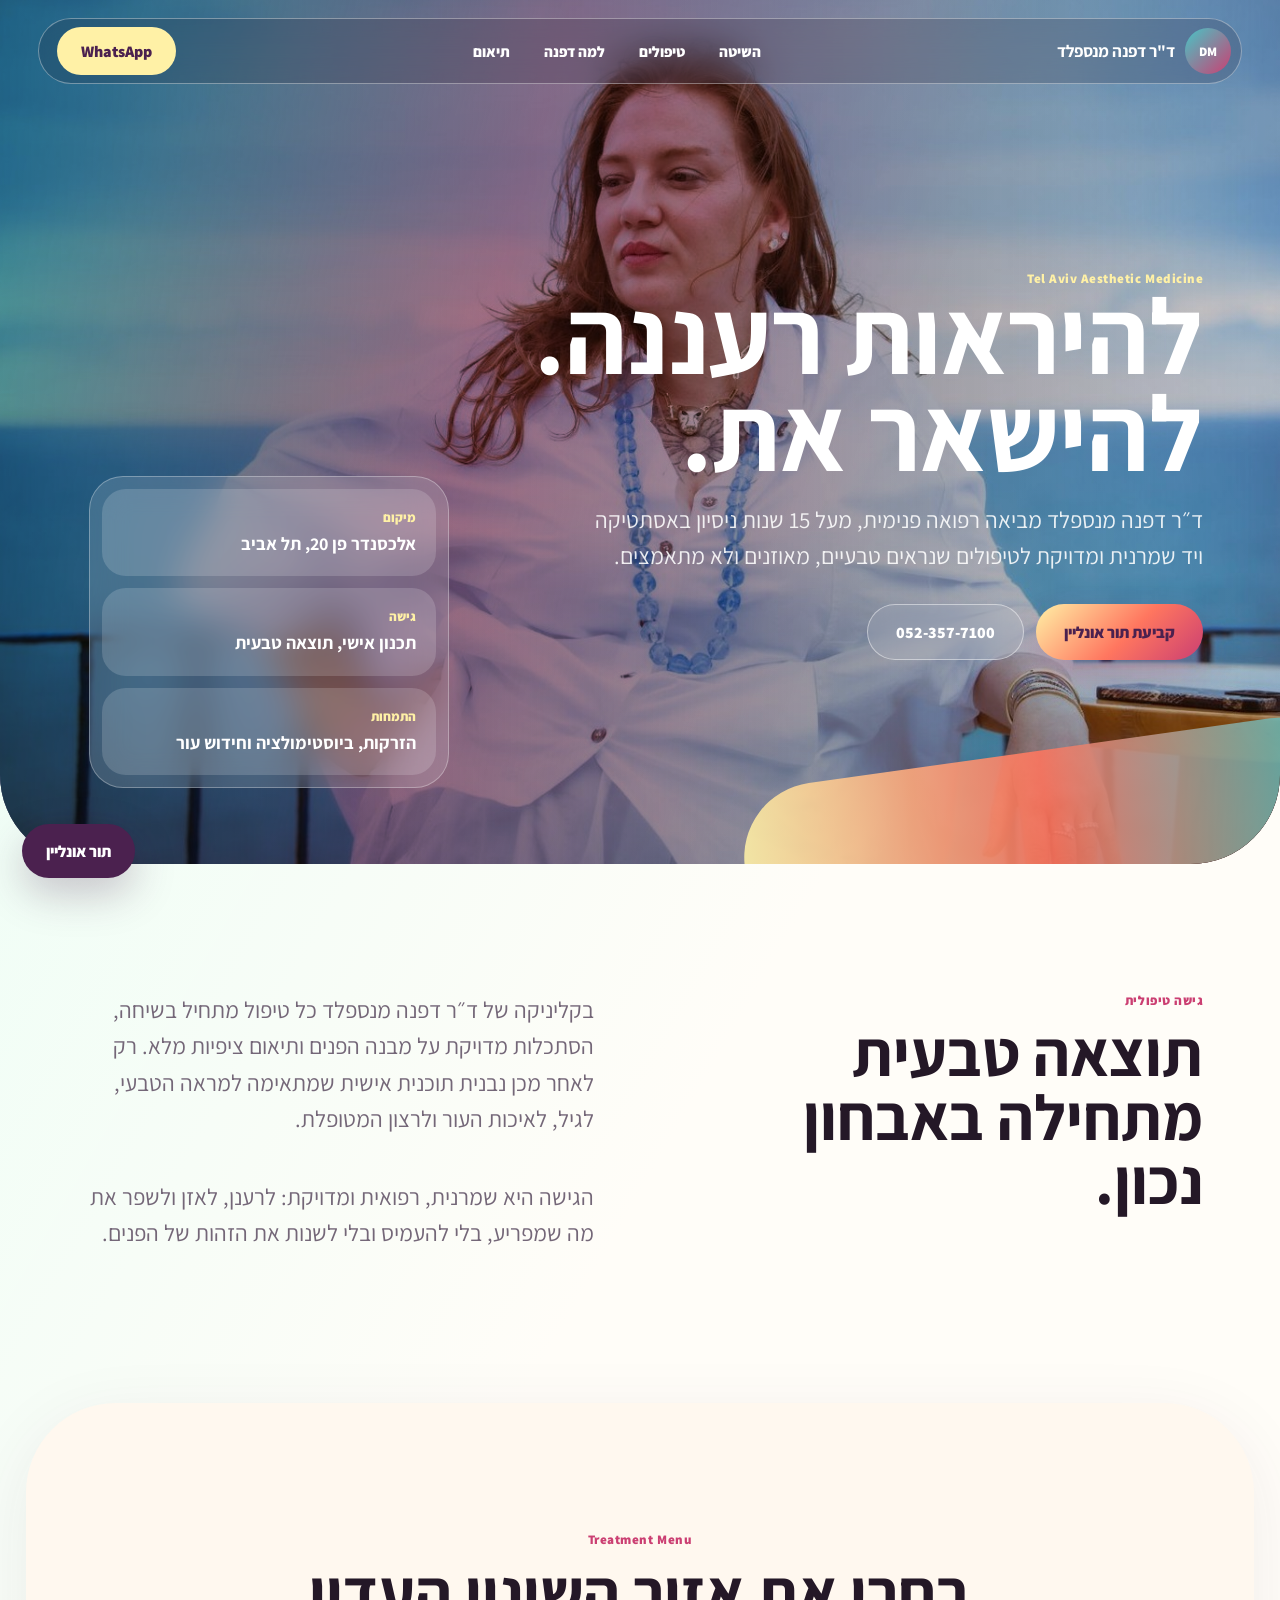
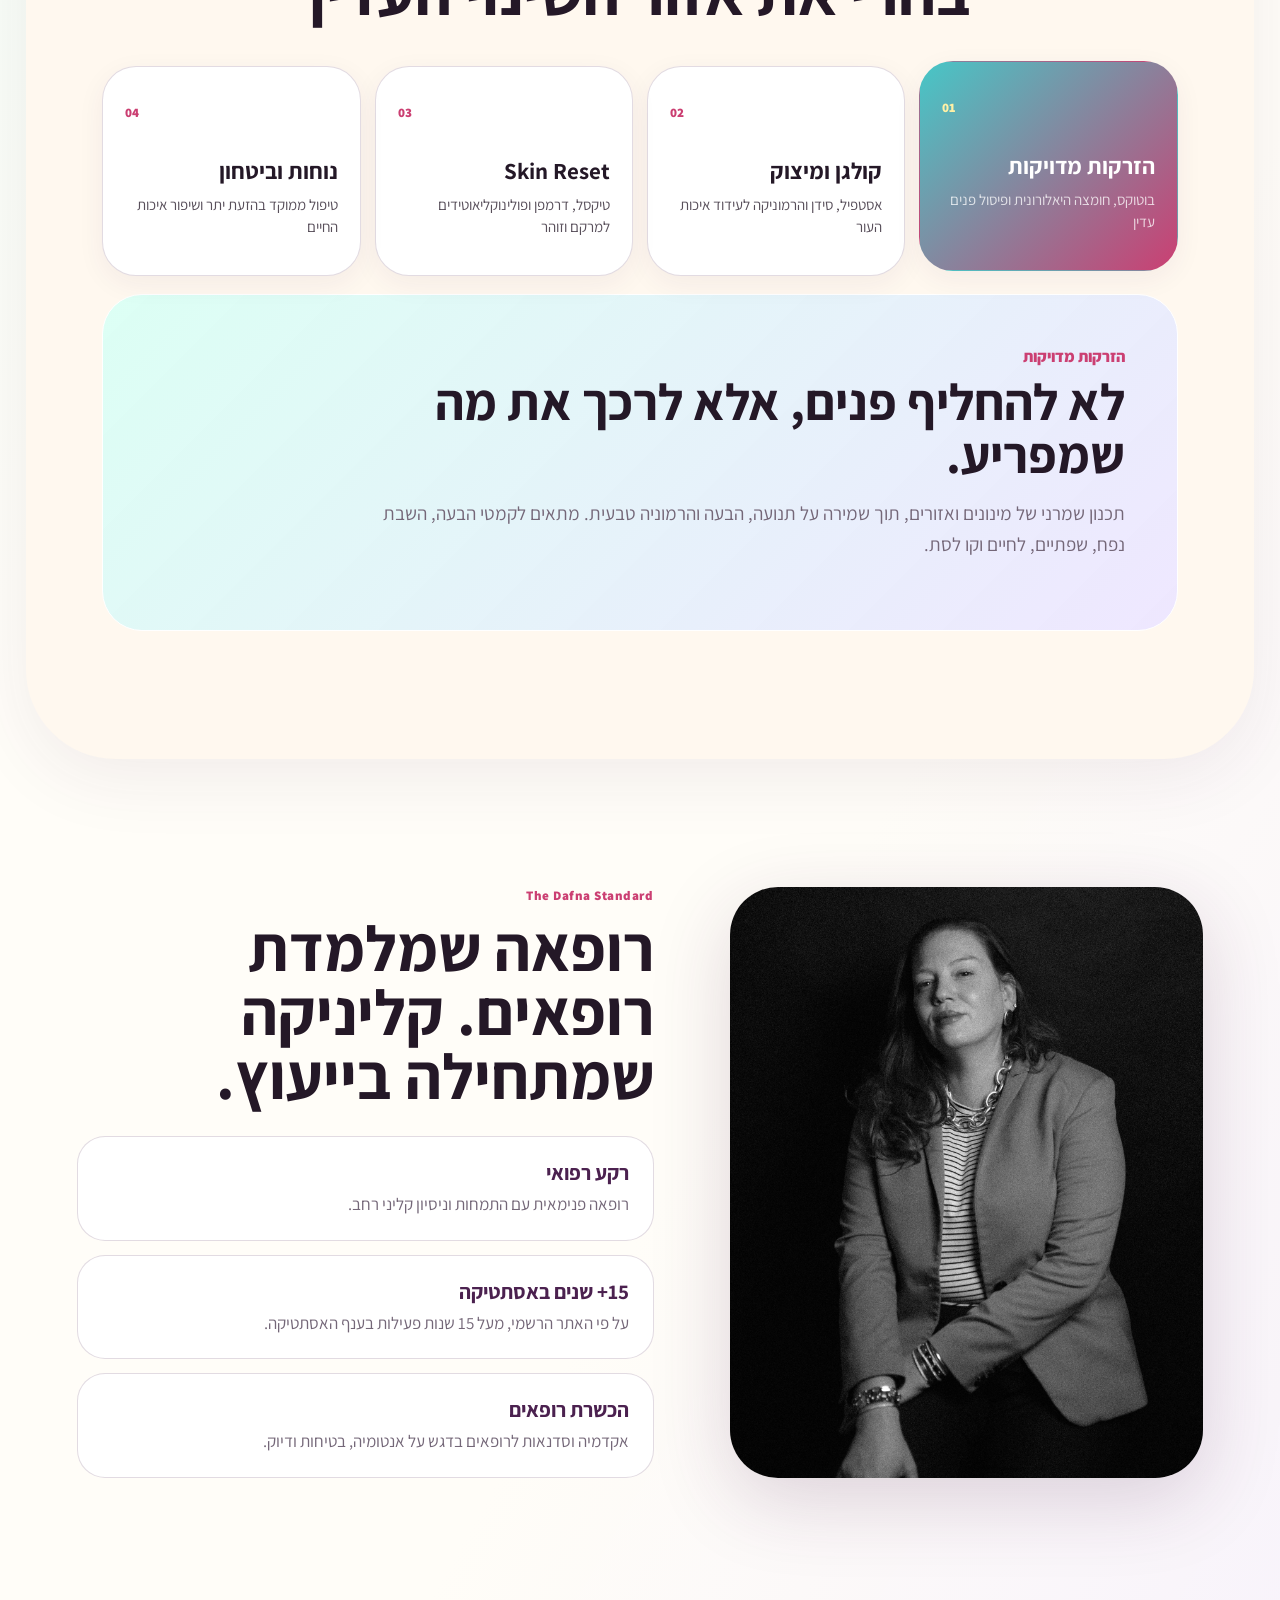
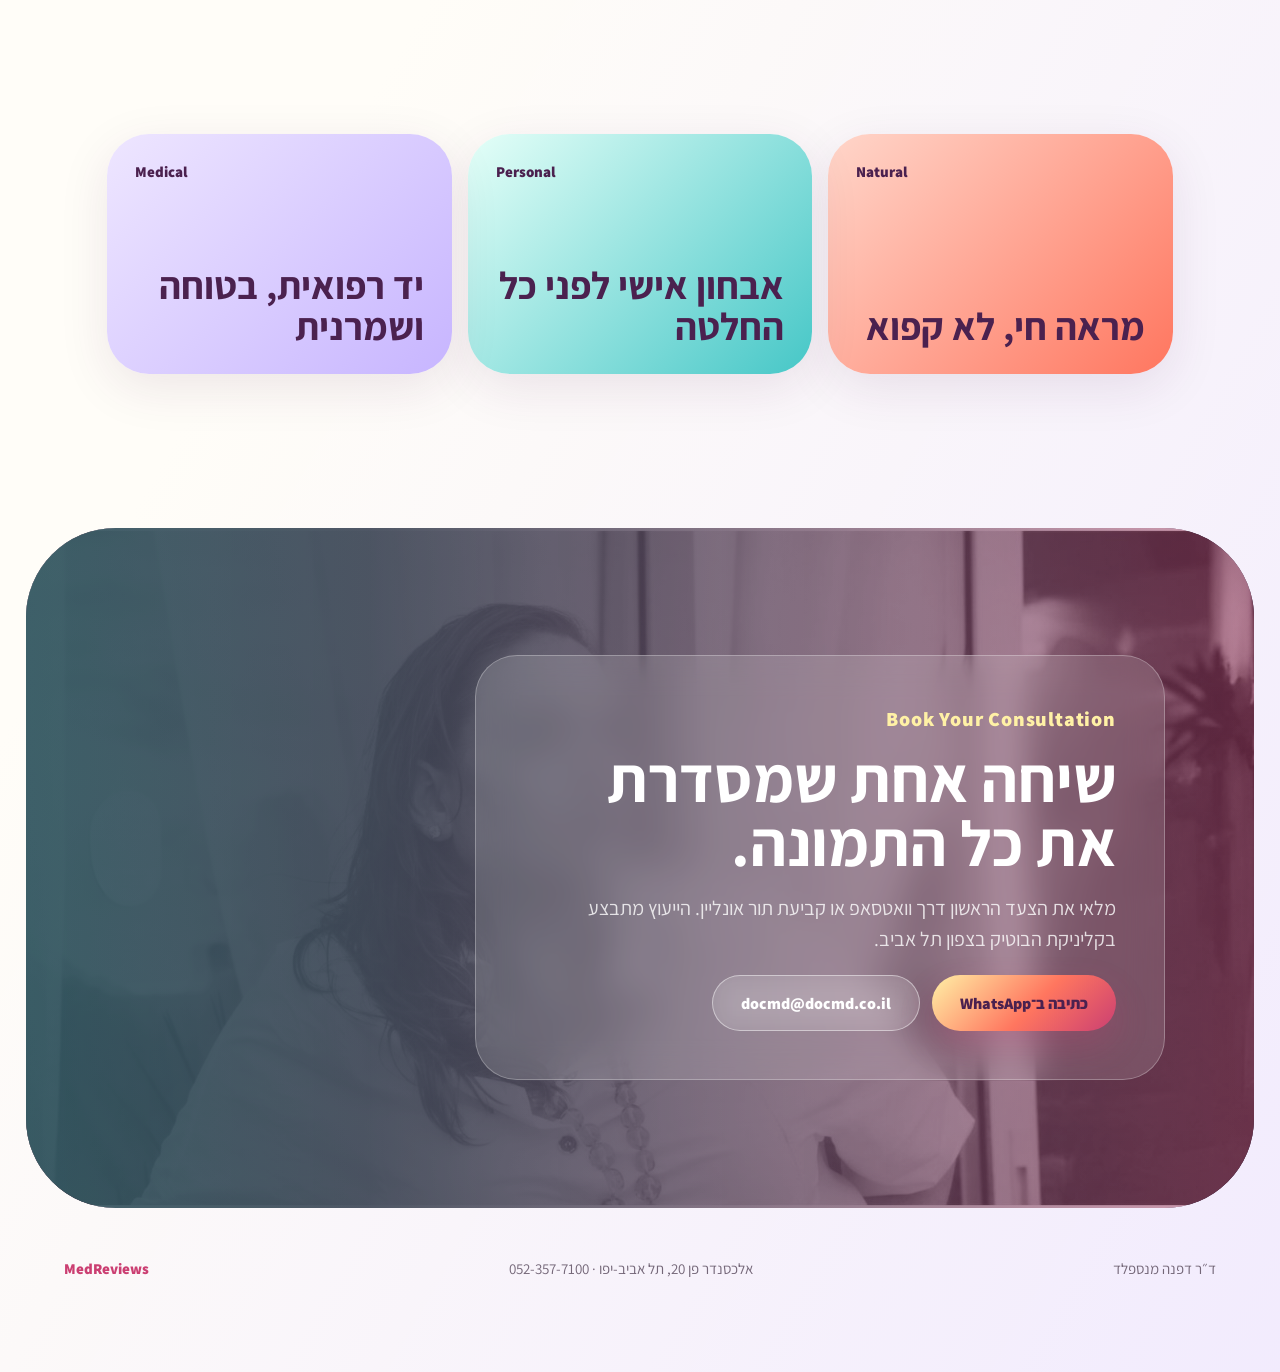
==== commit 85465188: "Remove design notes from Dafna page" ====
--- a/dafna/index.html
+++ b/dafna/index.html
@@ -61,12 +61,12 @@
 
     <section id="method" class="section intro">
       <div class="intro-title">
-        <p class="kicker">Inspired by NYC & Florida med-spa design</p>
-        <h2>מותג בוטיק רפואי, לא אתר תבניתי.</h2>
+        <p class="kicker">גישה טיפולית</p>
+        <h2>תוצאה טבעית מתחילה באבחון נכון.</h2>
       </div>
       <div class="intro-copy">
-        <p>הרפרנסים האמריקאיים החזקים מדגישים חוויה: CTA ברור, שפה נקייה, צבעים זכירים, כרטיסי שירות סריקים, והבטחה מרכזית של תוצאה טבעית עם תהליך רפואי בטוח.</p>
-        <p>כאן זה תורגם לדפנה: פחות זהב־שחור קלאסי, יותר אנרגיה נשית, קליניקה עירונית, צבעוניות חיה, ופוקוס על רופאה שמקשיבה לפני שהיא מטפלת.</p>
+        <p>בקליניקה של ד״ר דפנה מנספלד כל טיפול מתחיל בשיחה, הסתכלות מדויקת על מבנה הפנים ותיאום ציפיות מלא. רק לאחר מכן נבנית תוכנית אישית שמתאימה למראה הטבעי, לגיל, לאיכות העור ולרצון המטופלת.</p>
+        <p>הגישה היא שמרנית, רפואית ומדויקת: לרענן, לאזן ולשפר את מה שמפריע, בלי להעמיס ובלי לשנות את הזהות של הפנים.</p>
       </div>
     </section>
 
